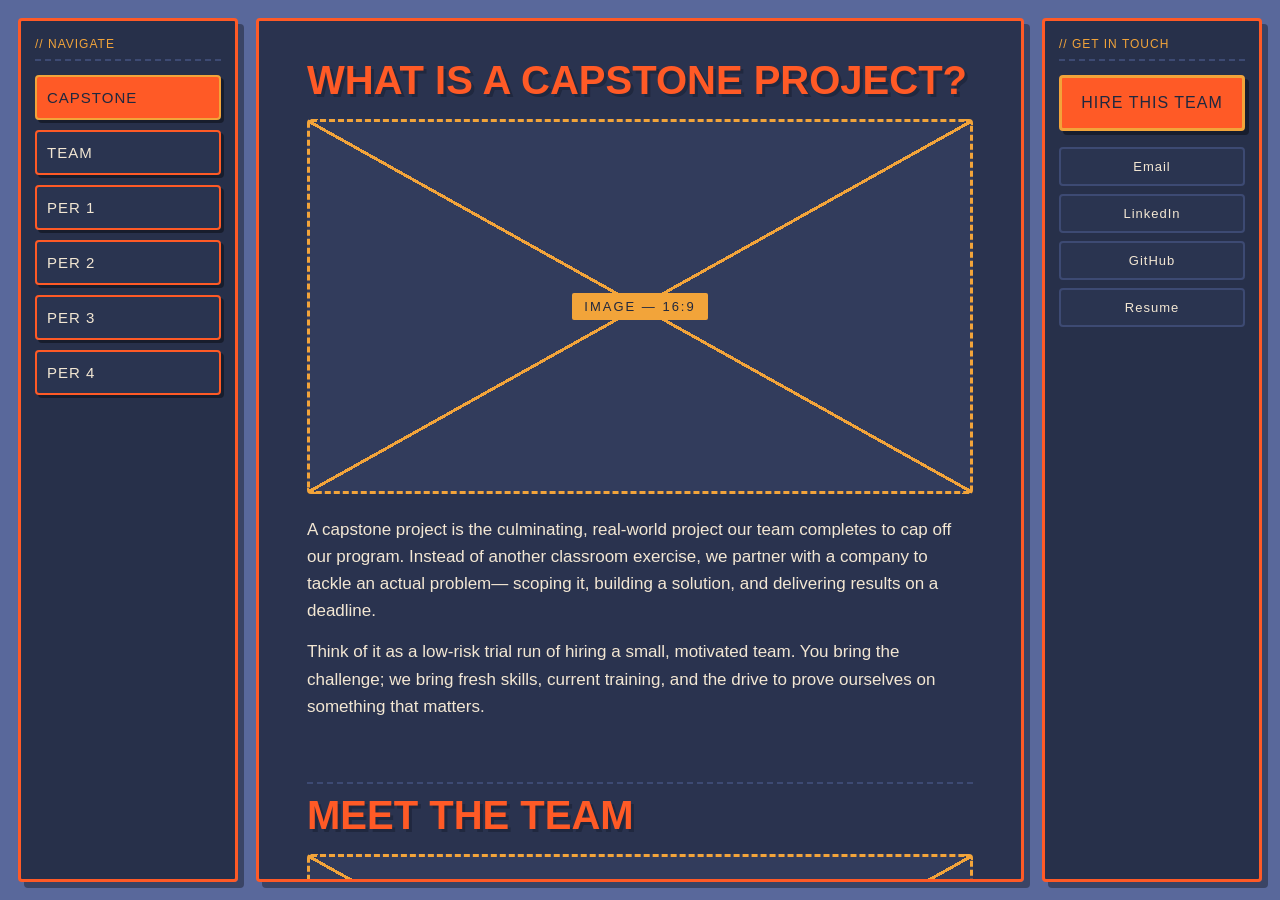
==== index.html @ 1792569b "Add files via upload" ====
<!DOCTYPE html>
<html lang="en">
<head>
  <meta charset="UTF-8" />
  <meta name="viewport" content="width=device-width, initial-scale=1.0" />
  <!-- ============================================================
       EDIT: PAGE TITLE (shows in the browser tab)
       ============================================================ -->
  <title>Capstone Team &mdash; Hire Us</title>
  <link rel="stylesheet" href="styles.css" />
</head>
<body>

  <!-- ============================================================
       SITE WRAPPER: 3 columns. Page itself does not scroll;
       only the CENTER column scrolls. Side rails stay fixed.
       ============================================================ -->
  <div class="site">

    <!-- ========================= LEFT RAIL ========================= -->
    <aside class="rail rail-left">
      <div class="rail-title">// NAVIGATE</div>
      <nav class="nav">
        <!-- Each button's data-target must match a section id below -->
        <button class="navbtn" data-target="capstone">CAPSTONE</button>
        <button class="navbtn" data-target="team">TEAM</button>
        <button class="navbtn" data-target="per1">PER 1</button>
        <button class="navbtn" data-target="per2">PER 2</button>
        <button class="navbtn" data-target="per3">PER 3</button>
        <button class="navbtn" data-target="per4">PER 4</button>
      </nav>
    </aside>

    <!-- ========================= CENTER (scrolls) ========================= -->
    <main class="center" id="center">

      <!-- ---------- SECTION: CAPSTONE ---------- -->
      <section class="section" id="capstone">
        <!-- EDIT: Capstone heading -->
        <h2 class="section-title">What Is a Capstone Project?</h2>

        <div class="ph ph-wide" role="img" aria-label="Image placeholder">
          <span class="ph-label">IMAGE &mdash; 16:9</span>
        </div>

        <div class="prose">
          <!-- EDIT: Capstone body text -->
          <p>A capstone project is the culminating, real-world project our team
          completes to cap off our program. Instead of another classroom
          exercise, we partner with a company to tackle an actual problem&mdash;
          scoping it, building a solution, and delivering results on a deadline.</p>

          <p>Think of it as a low-risk trial run of hiring a small, motivated
          team. You bring the challenge; we bring fresh skills, current training,
          and the drive to prove ourselves on something that matters.</p>
        </div>
      </section>

      <!-- ---------- SECTION: TEAM ---------- -->
      <section class="section" id="team">
        <!-- EDIT: Team heading -->
        <h2 class="section-title">Meet the Team</h2>

        <div class="ph ph-wide" role="img" aria-label="Image placeholder">
          <span class="ph-label">TEAM PHOTO</span>
        </div>

        <div class="prose">
          <!-- EDIT: Team body text -->
          <p>We're a group of four who work like a tight startup crew: clear
          roles, fast communication, and a bias toward shipping. Here's what you
          get when you bring us on&mdash;and why we're worth your time.</p>

          <p>Below you'll find each member, what they do best, and the kind of
          work they want to own on your project.</p>
        </div>
      </section>

      <!-- ---------- SECTION: PERSON 1 ---------- -->
      <section class="section" id="per1">
        <!-- EDIT: Person 1 name -->
        <h2 class="section-title">Person One &mdash; Role</h2>

        <div class="ph ph-portrait" role="img" aria-label="Portrait placeholder">
          <span class="ph-label">PHOTO</span>
        </div>

        <div class="prose">
          <!-- EDIT: Person 1 bio -->
          <p>Short bio goes here. Who they are, their strongest skills, and a
          highlight or two. Keep it punchy&mdash;two or three sentences that make
          a company want this person on their problem.</p>
        </div>
      </section>

      <!-- ---------- SECTION: PERSON 2 ---------- -->
      <section class="section" id="per2">
        <!-- EDIT: Person 2 name -->
        <h2 class="section-title">Person Two &mdash; Role</h2>

        <div class="ph ph-portrait" role="img" aria-label="Portrait placeholder">
          <span class="ph-label">PHOTO</span>
        </div>

        <div class="prose">
          <!-- EDIT: Person 2 bio -->
          <p>Short bio goes here. Who they are, their strongest skills, and a
          highlight or two.</p>
        </div>
      </section>

      <!-- ---------- SECTION: PERSON 3 ---------- -->
      <section class="section" id="per3">
        <!-- EDIT: Person 3 name -->
        <h2 class="section-title">Person Three &mdash; Role</h2>

        <div class="ph ph-portrait" role="img" aria-label="Portrait placeholder">
          <span class="ph-label">PHOTO</span>
        </div>

        <div class="prose">
          <!-- EDIT: Person 3 bio -->
          <p>Short bio goes here. Who they are, their strongest skills, and a
          highlight or two.</p>
        </div>
      </section>

      <!-- ---------- SECTION: PERSON 4 ---------- -->
      <section class="section" id="per4">
        <!-- EDIT: Person 4 name -->
        <h2 class="section-title">Person Four &mdash; Role</h2>

        <div class="ph ph-portrait" role="img" aria-label="Portrait placeholder">
          <span class="ph-label">PHOTO</span>
        </div>

        <div class="prose">
          <!-- EDIT: Person 4 bio -->
          <p>Short bio goes here. Who they are, their strongest skills, and a
          highlight or two.</p>
        </div>

        <!-- Spacer so the last section can scroll to the top of the view -->
        <div class="scroll-spacer" aria-hidden="true"></div>
      </section>

    </main>

    <!-- ========================= RIGHT RAIL ========================= -->
    <aside class="rail rail-right">
      <div class="rail-title">// GET IN TOUCH</div>

      <!-- EDIT: change the email address in href + the visible label -->
      <a class="cta" href="mailto:team@example.com?subject=Capstone%20Project%20Inquiry">
        HIRE THIS TEAM
      </a>

      <div class="rail-links">
        <!-- EDIT: replace the href="#" values with your real links -->
        <a class="linkbtn" href="mailto:team@example.com">Email</a>
        <a class="linkbtn" href="#" target="_blank" rel="noopener">LinkedIn</a>
        <a class="linkbtn" href="#" target="_blank" rel="noopener">GitHub</a>
        <a class="linkbtn" href="#" target="_blank" rel="noopener">Resume</a>
      </div>
    </aside>

  </div>

  <script src="script.js"></script>
</body>
</html>
---- styles.css ----
/* ============================================================
   CAPSTONE TEAM SITE  —  Web Revival / Bold Indie-Zine
   Palette pulled from the orange + navy reference image.
   ============================================================ */

/* ---------- THEME TOKENS (edit colors here) ---------- */
:root {
  --periwinkle:  #59689b;  /* background tone from the reference */
  --navy:        #20283f;  /* deep navy */
  --navy-panel:  #2a3450;  /* rail / section panels */
  --navy-line:   #3d4a73;  /* subtle borders */
  --orange:      #ff5a26;  /* primary accent */
  --orange-deep: #d93a16;  /* pressed / hover */
  --gold:        #f2a43a;  /* secondary accent */
  --cream:       #f3e7d3;  /* body text */
  --cream-dim:   #c9bfae;  /* muted text */

  --rail-w: 220px;         /* width of each side rail */
  --gap: 18px;
  --radius: 4px;
  --maxread: 680px;        /* readable width of center text */

  --font-head: "Arial Black", "Helvetica Neue", Impact, sans-serif;
  --font-body: "Helvetica Neue", Arial, sans-serif;
}

* { box-sizing: border-box; }

html, body {
  height: 100%;
  margin: 0;
}

body {
  font-family: var(--font-body);
  color: var(--cream);
  background-color: var(--periwinkle);

  /* ============================================================
     EDIT: BACKGROUND IMAGE
     Drop your image at  assets/background.jpg  and it appears here.
     Until then, the periwinkle color above shows as a fallback.
     The image is FIXED (does not scroll) and covers the viewport.
     ============================================================ */
  background-image: url("assets/background.jpg");
  background-size: cover;
  background-position: center;
  background-repeat: no-repeat;
  background-attachment: fixed;

  /* The page itself never scrolls — only the center column does. */
  overflow: hidden;
}

/* ---------- 3-COLUMN FRAME ---------- */
.site {
  display: grid;
  grid-template-columns: var(--rail-w) 1fr var(--rail-w);
  gap: var(--gap);
  height: 100vh;
  padding: var(--gap);
}

/* ---------- SIDE RAILS (fixed, do not scroll) ---------- */
.rail {
  background: rgba(32, 40, 63, 0.88);
  border: 3px solid var(--orange);
  border-radius: var(--radius);
  padding: 16px 14px;
  display: flex;
  flex-direction: column;
  gap: 12px;
  overflow: auto;             /* in case a rail gets taller than the screen */
  box-shadow: 6px 6px 0 rgba(0, 0, 0, 0.35);
}

.rail-title {
  font-family: var(--font-head);
  letter-spacing: 1px;
  font-size: 12px;
  color: var(--gold);
  text-transform: uppercase;
  border-bottom: 2px dashed var(--navy-line);
  padding-bottom: 8px;
  margin-bottom: 2px;
}

.rail-right { align-items: stretch; }

/* ---------- NAV BUTTONS (left rail) ---------- */
.nav {
  display: flex;
  flex-direction: column;
  gap: 10px;
}

.navbtn {
  font-family: var(--font-head);
  font-size: 15px;
  letter-spacing: 1px;
  color: var(--cream);
  background: var(--navy-panel);
  border: 2px solid var(--orange);
  border-radius: var(--radius);
  padding: 12px 10px;
  cursor: pointer;
  text-align: left;
  transition: transform 0.05s ease, background 0.12s ease, color 0.12s ease;
  box-shadow: 3px 3px 0 rgba(0, 0, 0, 0.4);
}

.navbtn:hover {
  background: var(--orange);
  color: var(--navy);
}

.navbtn:active {
  transform: translate(3px, 3px);
  box-shadow: 0 0 0 rgba(0, 0, 0, 0);
}

/* Highlight the section you're currently viewing */
.navbtn.is-active {
  background: var(--orange);
  color: var(--navy);
  border-color: var(--gold);
}

/* ---------- RIGHT RAIL: CTA + LINKS ---------- */
.cta {
  display: block;
  text-align: center;
  text-decoration: none;
  font-family: var(--font-head);
  font-size: 16px;
  letter-spacing: 1px;
  color: var(--navy);
  background: var(--orange);
  border: 3px solid var(--gold);
  border-radius: var(--radius);
  padding: 16px 12px;
  box-shadow: 4px 4px 0 rgba(0, 0, 0, 0.4);
  transition: transform 0.05s ease, background 0.12s ease;
}

.cta:hover { background: var(--gold); }
.cta:active { transform: translate(3px, 3px); box-shadow: 0 0 0; }

.rail-links {
  display: flex;
  flex-direction: column;
  gap: 8px;
  margin-top: 4px;
}

.linkbtn {
  display: block;
  text-decoration: none;
  text-align: center;
  font-family: var(--font-head);
  font-size: 13px;
  letter-spacing: 1px;
  color: var(--cream);
  background: var(--navy-panel);
  border: 2px solid var(--navy-line);
  border-radius: var(--radius);
  padding: 10px 8px;
  transition: background 0.12s ease, color 0.12s ease, border-color 0.12s ease;
}

.linkbtn:hover {
  background: var(--orange);
  color: var(--navy);
  border-color: var(--orange);
}

/* ---------- CENTER COLUMN (the only thing that scrolls) ---------- */
.center {
  background: rgba(32, 40, 63, 0.82);
  border: 3px solid var(--orange);
  border-radius: var(--radius);
  overflow-y: auto;
  overflow-x: hidden;
  scroll-behavior: smooth;
  padding: 28px clamp(16px, 4vw, 48px);
  box-shadow: 6px 6px 0 rgba(0, 0, 0, 0.35);
}

/* Custom scrollbar (web-revival chunky look) */
.center::-webkit-scrollbar { width: 14px; }
.center::-webkit-scrollbar-track { background: var(--navy); }
.center::-webkit-scrollbar-thumb {
  background: var(--orange);
  border: 3px solid var(--navy);
  border-radius: 0;
}

/* ---------- SECTIONS ---------- */
.section {
  /* scroll-margin keeps the heading clear of the top edge when jumped to */
  scroll-margin-top: 10px;
  padding: 10px 0 48px;
  border-bottom: 2px dashed var(--navy-line);
}
.section:last-child { border-bottom: none; }

.section-title {
  font-family: var(--font-head);
  font-size: clamp(26px, 4vw, 40px);
  line-height: 1.05;
  color: var(--orange);
  text-transform: uppercase;
  margin: 0 0 18px;
  text-shadow: 3px 3px 0 var(--navy);
}

.prose {
  max-width: var(--maxread);
  font-size: 17px;
  line-height: 1.6;
  color: var(--cream);
}
.prose p { margin: 0 0 14px; }

/* ---------- IMAGE PLACEHOLDERS ---------- */
/* Draws a dashed box with a diagonal X and a label, like the sketch. */
.ph {
  position: relative;
  width: 100%;
  margin: 0 0 22px;
  border: 3px dashed var(--gold);
  border-radius: var(--radius);
  background-color: rgba(89, 104, 155, 0.18);
  background-image:
    linear-gradient(to top right, transparent calc(50% - 1.5px), var(--gold) calc(50% - 1.5px), var(--gold) calc(50% + 1.5px), transparent calc(50% + 1.5px)),
    linear-gradient(to top left,  transparent calc(50% - 1.5px), var(--gold) calc(50% - 1.5px), var(--gold) calc(50% + 1.5px), transparent calc(50% + 1.5px));
  display: flex;
  align-items: center;
  justify-content: center;
}

.ph-wide     { aspect-ratio: 16 / 9; }
.ph-portrait { aspect-ratio: 3 / 4; max-width: 320px; }

.ph-label {
  position: relative;
  font-family: var(--font-head);
  font-size: 13px;
  letter-spacing: 2px;
  color: var(--navy);
  background: var(--gold);
  padding: 6px 12px;
  border-radius: 2px;
}

/* Spacer at the very end so the last section can reach the top on jump */
.scroll-spacer { height: 70vh; }

/* ============================================================
   RESPONSIVE: on narrow screens, stack everything and let the
   whole page scroll. Rails become horizontal bars at the edges.
   ============================================================ */
@media (max-width: 860px) {
  body { overflow: auto; }

  .site {
    display: block;
    height: auto;
    padding: 12px;
  }

  .rail,
  .center {
    width: 100%;
    margin-bottom: 12px;
    box-shadow: 4px 4px 0 rgba(0, 0, 0, 0.35);
  }

  .center {
    overflow: visible;
    height: auto;
  }

  .nav {
    flex-direction: row;
    flex-wrap: wrap;
  }

  .navbtn { flex: 1 1 30%; text-align: center; }

  .scroll-spacer { display: none; }

  /* Order: left nav on top, content, contact at bottom */
  .rail-left   { order: 1; }
  .center      { order: 2; }
  .rail-right  { order: 3; }
}
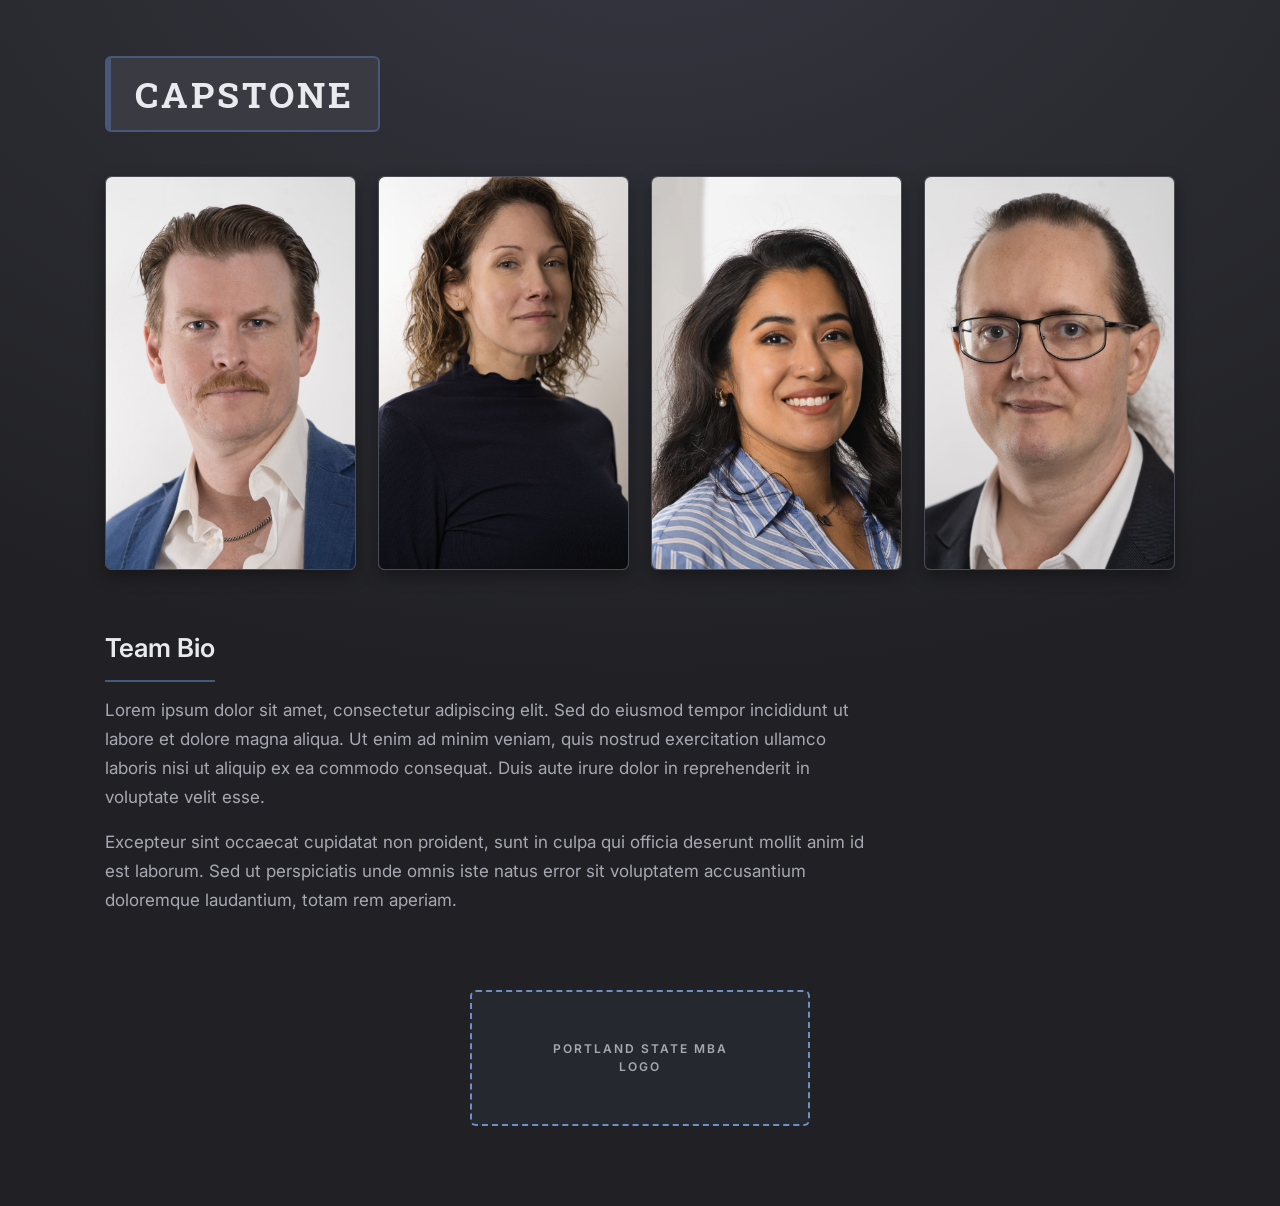
==== commit 62a50b36: "Initial commit: Capstone team pitch site Single-page site: CAPSTONE wordmark, 4-photo team row with " ====
--- a/index.html
+++ b/index.html
@@ -3,169 +3,107 @@
 <head>
   <meta charset="UTF-8" />
   <meta name="viewport" content="width=device-width, initial-scale=1.0" />
-  <!-- ============================================================
-       EDIT: PAGE TITLE (shows in the browser tab)
-       ============================================================ -->
-  <title>Capstone Team &mdash; Hire Us</title>
+  <!-- EDIT: browser tab title -->
+  <title>Capstone</title>
+
+  <link rel="preconnect" href="https://fonts.googleapis.com" />
+  <link rel="preconnect" href="https://fonts.gstatic.com" crossorigin />
+  <!-- Roboto Slab = slab serif wordmark; Inter = sans-serif body -->
+  <link href="https://fonts.googleapis.com/css2?family=Roboto+Slab:wght@600;700&family=Inter:wght@400;500;600&display=swap" rel="stylesheet" />
+
   <link rel="stylesheet" href="styles.css" />
 </head>
 <body>
 
-  <!-- ============================================================
-       SITE WRAPPER: 3 columns. Page itself does not scroll;
-       only the CENTER column scrolls. Side rails stay fixed.
-       ============================================================ -->
-  <div class="site">
+  <main class="page">
 
-    <!-- ========================= LEFT RAIL ========================= -->
-    <aside class="rail rail-left">
-      <div class="rail-title">// NAVIGATE</div>
-      <nav class="nav">
-        <!-- Each button's data-target must match a section id below -->
-        <button class="navbtn" data-target="capstone">CAPSTONE</button>
-        <button class="navbtn" data-target="team">TEAM</button>
-        <button class="navbtn" data-target="per1">PER 1</button>
-        <button class="navbtn" data-target="per2">PER 2</button>
-        <button class="navbtn" data-target="per3">PER 3</button>
-        <button class="navbtn" data-target="per4">PER 4</button>
-      </nav>
-    </aside>
+    <!-- ============================================================
+         CAPSTONE WORDMARK (top-left, slab serif)
+         EDIT: change the word below to whatever you like.
+         ============================================================ -->
+    <h1 class="wordmark">CAPSTONE</h1>
 
-    <!-- ========================= CENTER (scrolls) ========================= -->
-    <main class="center" id="center">
+    <!-- ============================================================
+         HEADSHOT ROW — 4 photos, evenly aligned.
+         Hover: the photo lifts + blue glow, the others go greyscale,
+         and the bio area below swaps to that person (see #bio-source).
+         Order: Lee, Brandi, Cathy, Jon.
+         - data-bio="..." links each photo to its bio block below.
+         - To swap a photo: replace the file in assets/ (same name) or
+           change the src. Keep alt="" and data-bio in sync with the person.
+         Files: p1=Brandi  p2=Cathy  p3=Jon  p4=Lee
+         ============================================================ -->
+    <div class="team" aria-label="Team headshots">
+      <figure class="shot" data-bio="lee"><img src="assets/p4.jpg" alt="Lee" /></figure>
+      <figure class="shot" data-bio="brandi"><img src="assets/p1.jpg" alt="Brandi" /></figure>
+      <figure class="shot" data-bio="cathy"><img src="assets/p2.jpg" alt="Cathy" /></figure>
+      <figure class="shot" data-bio="jon"><img src="assets/p3.jpg" alt="Jon" /></figure>
+    </div>
 
-      <!-- ---------- SECTION: CAPSTONE ---------- -->
-      <section class="section" id="capstone">
-        <!-- EDIT: Capstone heading -->
-        <h2 class="section-title">What Is a Capstone Project?</h2>
+    <!-- ============================================================
+         BIO AREA. Shows the DEFAULT "Team Bio" below until you hover
+         a photo, then swaps to that person (from #bio-source).
+         EDIT the default team bio here (the <h2> + <p> paragraphs).
+         ============================================================ -->
+    <section class="bio" id="bio">
+      <h2 class="bio-title">Team Bio</h2>
+      <p>Lorem ipsum dolor sit amet, consectetur adipiscing elit. Sed do eiusmod
+      tempor incididunt ut labore et dolore magna aliqua. Ut enim ad minim veniam,
+      quis nostrud exercitation ullamco laboris nisi ut aliquip ex ea commodo
+      consequat. Duis aute irure dolor in reprehenderit in voluptate velit esse.</p>
 
-        <div class="ph ph-wide" role="img" aria-label="Image placeholder">
-          <span class="ph-label">IMAGE &mdash; 16:9</span>
-        </div>
+      <p>Excepteur sint occaecat cupidatat non proident, sunt in culpa qui officia
+      deserunt mollit anim id est laborum. Sed ut perspiciatis unde omnis iste natus
+      error sit voluptatem accusantium doloremque laudantium, totam rem aperiam.</p>
+    </section>
 
-        <div class="prose">
-          <!-- EDIT: Capstone body text -->
-          <p>A capstone project is the culminating, real-world project our team
-          completes to cap off our program. Instead of another classroom
-          exercise, we partner with a company to tackle an actual problem&mdash;
-          scoping it, building a solution, and delivering results on a deadline.</p>
+    <!-- ============================================================
+         PER-PERSON BIOS — each appears in the bio area above while
+         its photo is hovered. EDIT each person's <h2> and <p> here.
+         (These stay hidden; the hover script copies them up above.)
+         Add more <p> paragraphs inside a block if you want.
+         ============================================================ -->
+    <div id="bio-source" hidden>
+      <template data-bio="lee">
+        <h2 class="bio-title">Lee &mdash; Role</h2>
+        <p>Lee's bio goes here. Replace this placeholder with a couple of
+        sentences on Lee's strengths and what they'd own on your project.</p>
+      </template>
 
-          <p>Think of it as a low-risk trial run of hiring a small, motivated
-          team. You bring the challenge; we bring fresh skills, current training,
-          and the drive to prove ourselves on something that matters.</p>
-        </div>
-      </section>
+      <template data-bio="brandi">
+        <h2 class="bio-title">Brandi &mdash; Role</h2>
+        <p>Brandi's bio goes here. Replace this placeholder with a couple of
+        sentences on Brandi's strengths and what they'd own on your project.</p>
+      </template>
 
-      <!-- ---------- SECTION: TEAM ---------- -->
-      <section class="section" id="team">
-        <!-- EDIT: Team heading -->
-        <h2 class="section-title">Meet the Team</h2>
+      <template data-bio="cathy">
+        <h2 class="bio-title">Cathy &mdash; Role</h2>
+        <p>Cathy's bio goes here. Replace this placeholder with a couple of
+        sentences on Cathy's strengths and what they'd own on your project.</p>
+      </template>
 
-        <div class="ph ph-wide" role="img" aria-label="Image placeholder">
-          <span class="ph-label">TEAM PHOTO</span>
-        </div>
+      <template data-bio="jon">
+        <h2 class="bio-title">Jon &mdash; Role</h2>
+        <p>Jon's bio goes here. Replace this placeholder with a couple of
+        sentences on Jon's strengths and what they'd own on your project.</p>
+      </template>
+    </div>
 
-        <div class="prose">
-          <!-- EDIT: Team body text -->
-          <p>We're a group of four who work like a tight startup crew: clear
-          roles, fast communication, and a bias toward shipping. Here's what you
-          get when you bring us on&mdash;and why we're worth your time.</p>
+    <!-- ============================================================
+         PORTLAND STATE MBA LOGO (bottom center).
+         EDIT: when you have the logo, replace the <div class="logo-ph">
+         below with:
+           <img class="logo" src="assets/psu-mba.png" alt="Portland State MBA" />
+         ============================================================ -->
+    <footer class="footer">
+      <div class="logo-ph" role="img" aria-label="Portland State MBA logo placeholder">
+        <span class="logo-ph-label">PORTLAND STATE MBA<br />LOGO</span>
+      </div>
+    </footer>
 
-          <p>Below you'll find each member, what they do best, and the kind of
-          work they want to own on your project.</p>
-        </div>
-      </section>
-
-      <!-- ---------- SECTION: PERSON 1 ---------- -->
-      <section class="section" id="per1">
-        <!-- EDIT: Person 1 name -->
-        <h2 class="section-title">Person One &mdash; Role</h2>
-
-        <div class="ph ph-portrait" role="img" aria-label="Portrait placeholder">
-          <span class="ph-label">PHOTO</span>
-        </div>
-
-        <div class="prose">
-          <!-- EDIT: Person 1 bio -->
-          <p>Short bio goes here. Who they are, their strongest skills, and a
-          highlight or two. Keep it punchy&mdash;two or three sentences that make
-          a company want this person on their problem.</p>
-        </div>
-      </section>
-
-      <!-- ---------- SECTION: PERSON 2 ---------- -->
-      <section class="section" id="per2">
-        <!-- EDIT: Person 2 name -->
-        <h2 class="section-title">Person Two &mdash; Role</h2>
-
-        <div class="ph ph-portrait" role="img" aria-label="Portrait placeholder">
-          <span class="ph-label">PHOTO</span>
-        </div>
-
-        <div class="prose">
-          <!-- EDIT: Person 2 bio -->
-          <p>Short bio goes here. Who they are, their strongest skills, and a
-          highlight or two.</p>
-        </div>
-      </section>
-
-      <!-- ---------- SECTION: PERSON 3 ---------- -->
-      <section class="section" id="per3">
-        <!-- EDIT: Person 3 name -->
-        <h2 class="section-title">Person Three &mdash; Role</h2>
-
-        <div class="ph ph-portrait" role="img" aria-label="Portrait placeholder">
-          <span class="ph-label">PHOTO</span>
-        </div>
-
-        <div class="prose">
-          <!-- EDIT: Person 3 bio -->
-          <p>Short bio goes here. Who they are, their strongest skills, and a
-          highlight or two.</p>
-        </div>
-      </section>
-
-      <!-- ---------- SECTION: PERSON 4 ---------- -->
-      <section class="section" id="per4">
-        <!-- EDIT: Person 4 name -->
-        <h2 class="section-title">Person Four &mdash; Role</h2>
-
-        <div class="ph ph-portrait" role="img" aria-label="Portrait placeholder">
-          <span class="ph-label">PHOTO</span>
-        </div>
-
-        <div class="prose">
-          <!-- EDIT: Person 4 bio -->
-          <p>Short bio goes here. Who they are, their strongest skills, and a
-          highlight or two.</p>
-        </div>
-
-        <!-- Spacer so the last section can scroll to the top of the view -->
-        <div class="scroll-spacer" aria-hidden="true"></div>
-      </section>
-
-    </main>
-
-    <!-- ========================= RIGHT RAIL ========================= -->
-    <aside class="rail rail-right">
-      <div class="rail-title">// GET IN TOUCH</div>
-
-      <!-- EDIT: change the email address in href + the visible label -->
-      <a class="cta" href="mailto:team@example.com?subject=Capstone%20Project%20Inquiry">
-        HIRE THIS TEAM
-      </a>
-
-      <div class="rail-links">
-        <!-- EDIT: replace the href="#" values with your real links -->
-        <a class="linkbtn" href="mailto:team@example.com">Email</a>
-        <a class="linkbtn" href="#" target="_blank" rel="noopener">LinkedIn</a>
-        <a class="linkbtn" href="#" target="_blank" rel="noopener">GitHub</a>
-        <a class="linkbtn" href="#" target="_blank" rel="noopener">Resume</a>
-      </div>
-    </aside>
-
-  </div>
+  </main>
 
   <script src="script.js"></script>
+
 </body>
 </html>
--- a/styles.css
+++ b/styles.css
@@ -1,297 +1,220 @@
 /* ============================================================
-   CAPSTONE TEAM SITE  —  Web Revival / Bold Indie-Zine
-   Palette pulled from the orange + navy reference image.
+   CAPSTONE SITE
+   Palette sampled from the team photos:
+     Lee's blazer blue ....... #47587b
+     Jon's blazer charcoal ... #2c2d33
    ============================================================ */
 
-/* ---------- THEME TOKENS (edit colors here) ---------- */
+/* ---------- THEME TOKENS (tweak colors here) ---------- */
 :root {
-  --periwinkle:  #59689b;  /* background tone from the reference */
-  --navy:        #20283f;  /* deep navy */
-  --navy-panel:  #2a3450;  /* rail / section panels */
-  --navy-line:   #3d4a73;  /* subtle borders */
-  --orange:      #ff5a26;  /* primary accent */
-  --orange-deep: #d93a16;  /* pressed / hover */
-  --gold:        #f2a43a;  /* secondary accent */
-  --cream:       #f3e7d3;  /* body text */
-  --cream-dim:   #c9bfae;  /* muted text */
-
-  --rail-w: 220px;         /* width of each side rail */
-  --gap: 18px;
-  --radius: 4px;
-  --maxread: 680px;        /* readable width of center text */
-
-  --font-head: "Arial Black", "Helvetica Neue", Impact, sans-serif;
-  --font-body: "Helvetica Neue", Arial, sans-serif;
+  --charcoal:       #2c2d33;  /* Jon's blazer — primary background */
+  --charcoal-deep:  #212125;  /* deeper shade for vignette/depth */
+  --charcoal-panel: #3a3b42;  /* cards / raised surfaces */
+  --charcoal-line:  #4a4b53;  /* borders */
+
+  --blue:           #47587b;  /* Lee's blazer — primary accent */
+  --blue-bright:    #6f90c6;  /* lifted blue for the hover glow */
+  --glow-rgb:       111, 144, 198;  /* --blue-bright as rgb, for glow alpha */
+
+  --ink:            #e9eaee;  /* main text */
+  --ink-dim:        #a7a9b2;  /* muted text */
+
+  --maxw: 1150px;
+  --radius: 6px;
+
+  --font-slab: "Roboto Slab", "Rockwell", Georgia, serif;
+  --font-sans: "Inter", "Helvetica Neue", Arial, sans-serif;
 }
 
 * { box-sizing: border-box; }
 
-html, body {
+html, body { margin: 0; min-height: 100%; }
+
+body {
+  font-family: var(--font-sans);
+  color: var(--ink);
+
+  /* Charcoal base with a soft vignette for depth.
+     ------------------------------------------------------------
+     EDIT: to use a static background image later, drop it at
+     assets/background.jpg and uncomment the two lines marked BG.
+     ------------------------------------------------------------ */
+  background-color: var(--charcoal);
+  background-image: radial-gradient(1200px 800px at 50% -10%,
+                      #353641 0%, var(--charcoal) 45%, var(--charcoal-deep) 100%);
+  /* BG: background-image: url("assets/background.jpg"); */
+  /* BG: background-size: cover; background-position: center; background-attachment: fixed; */
+  background-repeat: no-repeat;
+  min-height: 100vh;
+}
+
+/* ---------- PAGE CONTAINER ---------- */
+.page {
+  max-width: var(--maxw);
+  margin: 0 auto;
+  padding: clamp(24px, 5vw, 56px) clamp(16px, 4vw, 40px) 80px;
+}
+
+/* ---------- CAPSTONE WORDMARK ---------- */
+.wordmark {
+  display: inline-block;
+  margin: 0 0 clamp(28px, 4vw, 44px);
+  font-family: var(--font-slab);
+  font-weight: 700;
+  font-size: clamp(22px, 3.2vw, 36px);
+  letter-spacing: 3px;
+  color: var(--ink);
+  background: var(--charcoal-panel);
+  border: 2px solid var(--blue);
+  border-left: 6px solid var(--blue);
+  border-radius: var(--radius);
+  padding: 12px 24px;
+}
+
+/* ---------- HEADSHOT ROW ---------- */
+.team {
+  display: grid;
+  grid-template-columns: repeat(4, 1fr);
+  gap: clamp(12px, 2vw, 22px);
+  margin: 0 0 clamp(36px, 5vw, 56px);
+}
+
+.shot {
+  position: relative;
+  margin: 0;
+  aspect-ratio: 800 / 1256;   /* matches the photos exactly — no crop */
+  border-radius: var(--radius);
+  background: var(--charcoal-panel);
+  border: 1px solid var(--charcoal-line);
+  /* base resting shadow */
+  box-shadow: 0 6px 16px rgba(0, 0, 0, 0.35);
+  /* the lift + glow bloom in slowly and ease outward */
+  transition:
+    transform 0.35s cubic-bezier(0.2, 0.7, 0.2, 1),
+    box-shadow 0.7s cubic-bezier(0.2, 0.7, 0.2, 1),
+    border-color 0.4s ease;
+}
+
+.shot {
+  cursor: pointer;            /* hints that photos are interactive */
+}
+
+.shot img {
+  display: block;
+  width: 100%;
   height: 100%;
-  margin: 0;
-}
-
-body {
-  font-family: var(--font-body);
-  color: var(--cream);
-  background-color: var(--periwinkle);
-
-  /* ============================================================
-     EDIT: BACKGROUND IMAGE
-     Drop your image at  assets/background.jpg  and it appears here.
-     Until then, the periwinkle color above shows as a fallback.
-     The image is FIXED (does not scroll) and covers the viewport.
-     ============================================================ */
-  background-image: url("assets/background.jpg");
-  background-size: cover;
-  background-position: center;
-  background-repeat: no-repeat;
-  background-attachment: fixed;
-
-  /* The page itself never scrolls — only the center column does. */
-  overflow: hidden;
-}
-
-/* ---------- 3-COLUMN FRAME ---------- */
-.site {
-  display: grid;
-  grid-template-columns: var(--rail-w) 1fr var(--rail-w);
-  gap: var(--gap);
-  height: 100vh;
-  padding: var(--gap);
-}
-
-/* ---------- SIDE RAILS (fixed, do not scroll) ---------- */
-.rail {
-  background: rgba(32, 40, 63, 0.88);
-  border: 3px solid var(--orange);
-  border-radius: var(--radius);
-  padding: 16px 14px;
+  object-fit: cover;          /* evens out the different crops */
+  border-radius: inherit;
+  transition: filter 0.45s ease;
+}
+
+/* When the row is hovered, every photo desaturates... */
+.team:hover .shot img {
+  filter: grayscale(1) brightness(0.8);
+}
+
+/* ...except the one actually under the cursor, which stays in color */
+.team .shot:hover img {
+  filter: none;
+}
+
+/* Hovered photo: lift, blue outline, drop shadow + steady blue glow */
+.shot:hover {
+  transform: translateY(-12px) scale(1.02);
+  z-index: 3;
+  border-color: var(--blue-bright);
+  box-shadow:
+    0 22px 46px rgba(0, 0, 0, 0.6),
+    0 0 34px rgba(var(--glow-rgb), 0.45);
+}
+
+/* Slow glow that radiates outward and dissipates, looping while hovered */
+.shot::after {
+  content: "";
+  position: absolute;
+  inset: 0;
+  border-radius: inherit;
+  pointer-events: none;
+  opacity: 0;
+}
+
+.shot:hover::after {
+  opacity: 1;
+  animation: glow-dissipate 2.6s ease-out infinite;
+}
+
+@keyframes glow-dissipate {
+  0%   { box-shadow: 0 0 10px 2px rgba(var(--glow-rgb), 0.55); }
+  100% { box-shadow: 0 0 48px 18px rgba(var(--glow-rgb), 0);   }
+}
+
+/* Respect users who prefer less motion: keep the glow, drop the loop */
+@media (prefers-reduced-motion: reduce) {
+  .shot:hover::after { animation: none;
+    box-shadow: 0 0 40px 10px rgba(var(--glow-rgb), 0.3); }
+  .shot { transition: box-shadow 0.4s ease, transform 0.2s ease; }
+}
+
+/* ---------- TEAM BIO ---------- */
+.bio {
+  max-width: 760px;
+  font-size: 17px;
+  line-height: 1.7;
+  color: var(--ink-dim);
+  min-height: 200px;               /* steadies height as bios swap */
+  transition: opacity 0.14s ease;  /* quick crossfade on hover-swap */
+}
+
+.bio.is-fading { opacity: 0; }
+
+.bio-title {
+  font-family: var(--font-sans);
+  font-weight: 600;
+  font-size: clamp(20px, 2.4vw, 26px);
+  color: var(--ink);
+  margin: 0 0 14px;
+  padding-bottom: 10px;
+  border-bottom: 2px solid var(--blue);
+  display: inline-block;
+}
+
+.bio p { margin: 0 0 16px; }
+
+/* ---------- PORTLAND STATE MBA LOGO (bottom center) ---------- */
+.footer {
+  margin-top: clamp(44px, 6vw, 76px);
   display: flex;
-  flex-direction: column;
-  gap: 12px;
-  overflow: auto;             /* in case a rail gets taller than the screen */
-  box-shadow: 6px 6px 0 rgba(0, 0, 0, 0.35);
-}
-
-.rail-title {
-  font-family: var(--font-head);
-  letter-spacing: 1px;
-  font-size: 12px;
-  color: var(--gold);
-  text-transform: uppercase;
-  border-bottom: 2px dashed var(--navy-line);
-  padding-bottom: 8px;
-  margin-bottom: 2px;
-}
-
-.rail-right { align-items: stretch; }
-
-/* ---------- NAV BUTTONS (left rail) ---------- */
-.nav {
-  display: flex;
-  flex-direction: column;
-  gap: 10px;
-}
-
-.navbtn {
-  font-family: var(--font-head);
-  font-size: 15px;
-  letter-spacing: 1px;
-  color: var(--cream);
-  background: var(--navy-panel);
-  border: 2px solid var(--orange);
-  border-radius: var(--radius);
-  padding: 12px 10px;
-  cursor: pointer;
-  text-align: left;
-  transition: transform 0.05s ease, background 0.12s ease, color 0.12s ease;
-  box-shadow: 3px 3px 0 rgba(0, 0, 0, 0.4);
-}
-
-.navbtn:hover {
-  background: var(--orange);
-  color: var(--navy);
-}
-
-.navbtn:active {
-  transform: translate(3px, 3px);
-  box-shadow: 0 0 0 rgba(0, 0, 0, 0);
-}
-
-/* Highlight the section you're currently viewing */
-.navbtn.is-active {
-  background: var(--orange);
-  color: var(--navy);
-  border-color: var(--gold);
-}
-
-/* ---------- RIGHT RAIL: CTA + LINKS ---------- */
-.cta {
-  display: block;
-  text-align: center;
-  text-decoration: none;
-  font-family: var(--font-head);
-  font-size: 16px;
-  letter-spacing: 1px;
-  color: var(--navy);
-  background: var(--orange);
-  border: 3px solid var(--gold);
-  border-radius: var(--radius);
-  padding: 16px 12px;
-  box-shadow: 4px 4px 0 rgba(0, 0, 0, 0.4);
-  transition: transform 0.05s ease, background 0.12s ease;
-}
-
-.cta:hover { background: var(--gold); }
-.cta:active { transform: translate(3px, 3px); box-shadow: 0 0 0; }
-
-.rail-links {
-  display: flex;
-  flex-direction: column;
-  gap: 8px;
-  margin-top: 4px;
-}
-
-.linkbtn {
-  display: block;
-  text-decoration: none;
-  text-align: center;
-  font-family: var(--font-head);
-  font-size: 13px;
-  letter-spacing: 1px;
-  color: var(--cream);
-  background: var(--navy-panel);
-  border: 2px solid var(--navy-line);
-  border-radius: var(--radius);
-  padding: 10px 8px;
-  transition: background 0.12s ease, color 0.12s ease, border-color 0.12s ease;
-}
-
-.linkbtn:hover {
-  background: var(--orange);
-  color: var(--navy);
-  border-color: var(--orange);
-}
-
-/* ---------- CENTER COLUMN (the only thing that scrolls) ---------- */
-.center {
-  background: rgba(32, 40, 63, 0.82);
-  border: 3px solid var(--orange);
-  border-radius: var(--radius);
-  overflow-y: auto;
-  overflow-x: hidden;
-  scroll-behavior: smooth;
-  padding: 28px clamp(16px, 4vw, 48px);
-  box-shadow: 6px 6px 0 rgba(0, 0, 0, 0.35);
-}
-
-/* Custom scrollbar (web-revival chunky look) */
-.center::-webkit-scrollbar { width: 14px; }
-.center::-webkit-scrollbar-track { background: var(--navy); }
-.center::-webkit-scrollbar-thumb {
-  background: var(--orange);
-  border: 3px solid var(--navy);
-  border-radius: 0;
-}
-
-/* ---------- SECTIONS ---------- */
-.section {
-  /* scroll-margin keeps the heading clear of the top edge when jumped to */
-  scroll-margin-top: 10px;
-  padding: 10px 0 48px;
-  border-bottom: 2px dashed var(--navy-line);
-}
-.section:last-child { border-bottom: none; }
-
-.section-title {
-  font-family: var(--font-head);
-  font-size: clamp(26px, 4vw, 40px);
-  line-height: 1.05;
-  color: var(--orange);
-  text-transform: uppercase;
-  margin: 0 0 18px;
-  text-shadow: 3px 3px 0 var(--navy);
-}
-
-.prose {
-  max-width: var(--maxread);
-  font-size: 17px;
-  line-height: 1.6;
-  color: var(--cream);
-}
-.prose p { margin: 0 0 14px; }
-
-/* ---------- IMAGE PLACEHOLDERS ---------- */
-/* Draws a dashed box with a diagonal X and a label, like the sketch. */
-.ph {
-  position: relative;
-  width: 100%;
-  margin: 0 0 22px;
-  border: 3px dashed var(--gold);
-  border-radius: var(--radius);
-  background-color: rgba(89, 104, 155, 0.18);
-  background-image:
-    linear-gradient(to top right, transparent calc(50% - 1.5px), var(--gold) calc(50% - 1.5px), var(--gold) calc(50% + 1.5px), transparent calc(50% + 1.5px)),
-    linear-gradient(to top left,  transparent calc(50% - 1.5px), var(--gold) calc(50% - 1.5px), var(--gold) calc(50% + 1.5px), transparent calc(50% + 1.5px));
+  justify-content: center;
+}
+
+.logo-ph {
+  width: min(340px, 75%);
+  aspect-ratio: 5 / 2;
   display: flex;
   align-items: center;
   justify-content: center;
-}
-
-.ph-wide     { aspect-ratio: 16 / 9; }
-.ph-portrait { aspect-ratio: 3 / 4; max-width: 320px; }
-
-.ph-label {
-  position: relative;
-  font-family: var(--font-head);
-  font-size: 13px;
+  border: 2px dashed var(--blue-bright);
+  border-radius: var(--radius);
+  background: rgba(var(--glow-rgb), 0.06);
+}
+
+.logo-ph-label {
+  font-weight: 600;
+  font-size: 12px;
   letter-spacing: 2px;
-  color: var(--navy);
-  background: var(--gold);
-  padding: 6px 12px;
-  border-radius: 2px;
-}
-
-/* Spacer at the very end so the last section can reach the top on jump */
-.scroll-spacer { height: 70vh; }
-
-/* ============================================================
-   RESPONSIVE: on narrow screens, stack everything and let the
-   whole page scroll. Rails become horizontal bars at the edges.
-   ============================================================ */
-@media (max-width: 860px) {
-  body { overflow: auto; }
-
-  .site {
-    display: block;
-    height: auto;
-    padding: 12px;
-  }
-
-  .rail,
-  .center {
-    width: 100%;
-    margin-bottom: 12px;
-    box-shadow: 4px 4px 0 rgba(0, 0, 0, 0.35);
-  }
-
-  .center {
-    overflow: visible;
-    height: auto;
-  }
-
-  .nav {
-    flex-direction: row;
-    flex-wrap: wrap;
-  }
-
-  .navbtn { flex: 1 1 30%; text-align: center; }
-
-  .scroll-spacer { display: none; }
-
-  /* Order: left nav on top, content, contact at bottom */
-  .rail-left   { order: 1; }
-  .center      { order: 2; }
-  .rail-right  { order: 3; }
-}
+  line-height: 1.5;
+  text-align: center;
+  color: var(--ink-dim);
+}
+
+/* When you drop in the real logo, it uses this instead of .logo-ph */
+.logo {
+  width: min(340px, 75%);
+  height: auto;
+  display: block;
+}
+
+/* ---------- RESPONSIVE ---------- */
+@media (max-width: 720px) {
+  .team { grid-template-columns: repeat(2, 1fr); }
+}
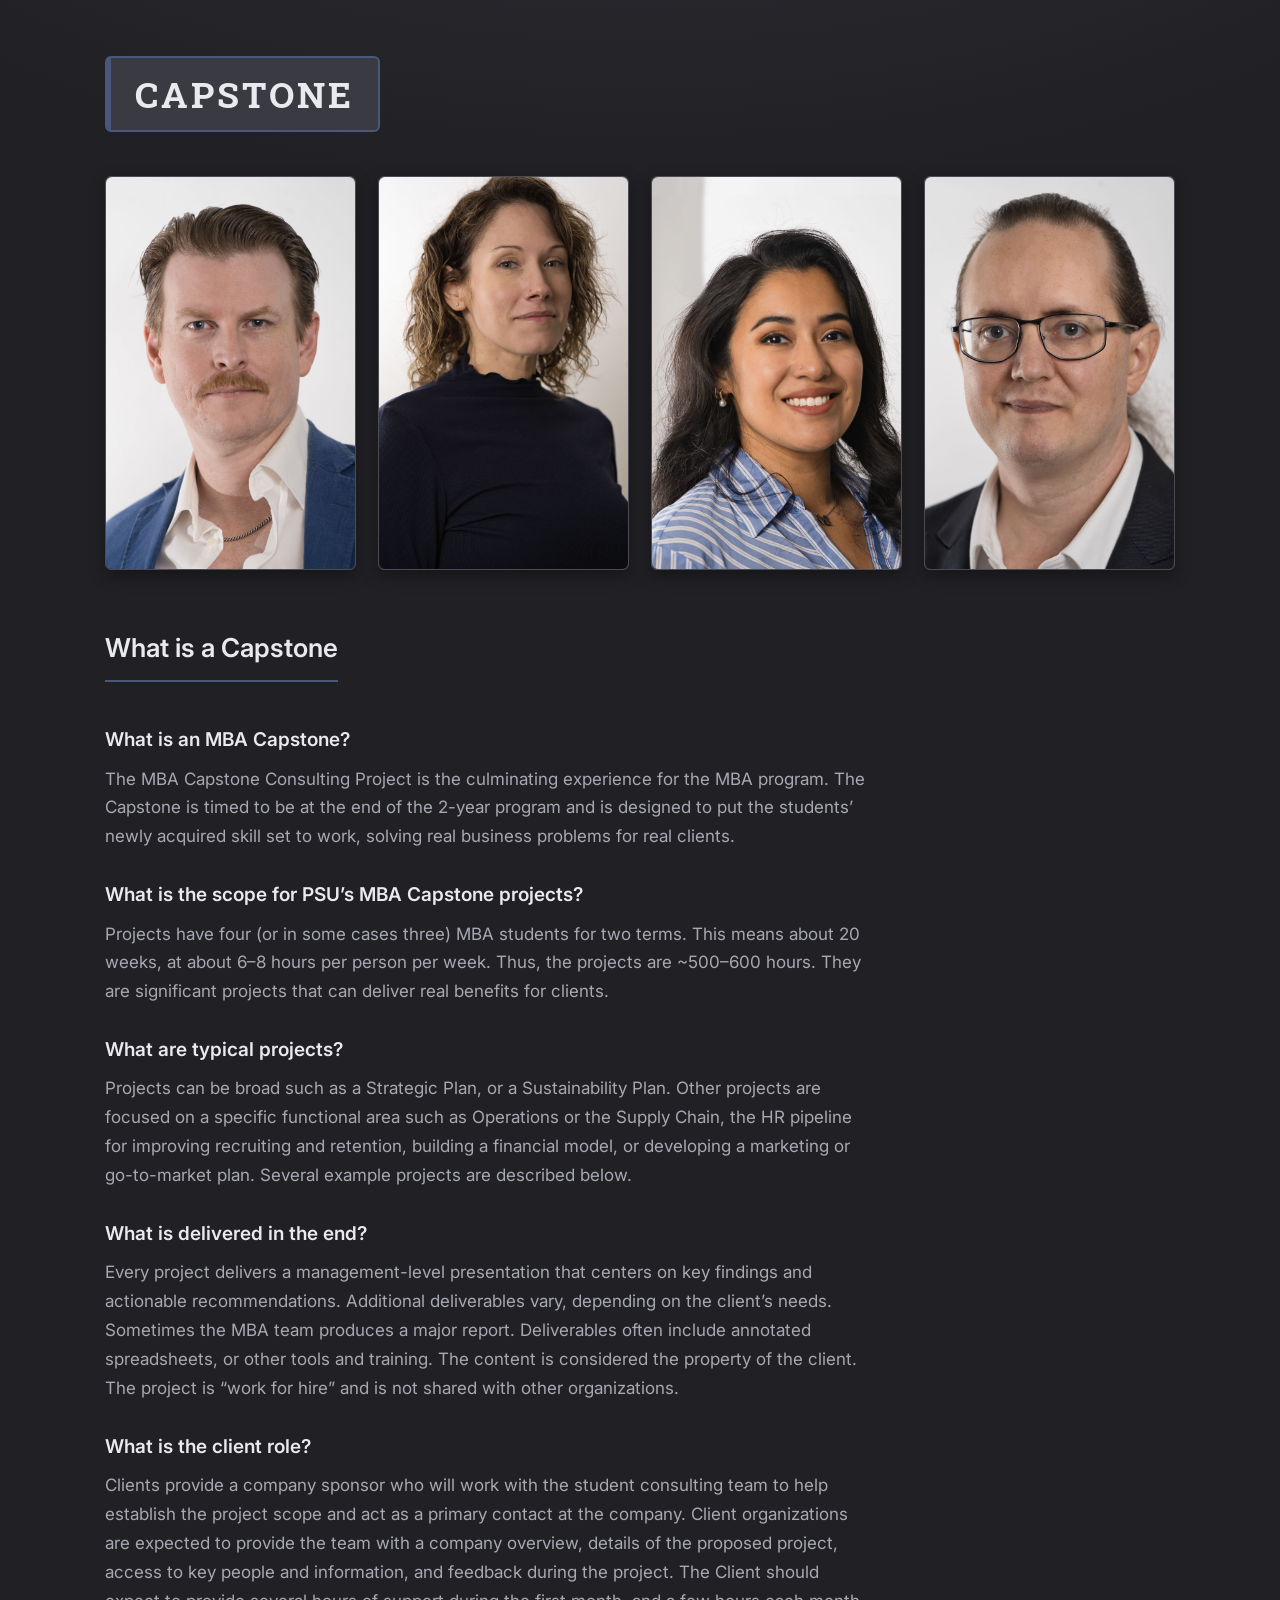
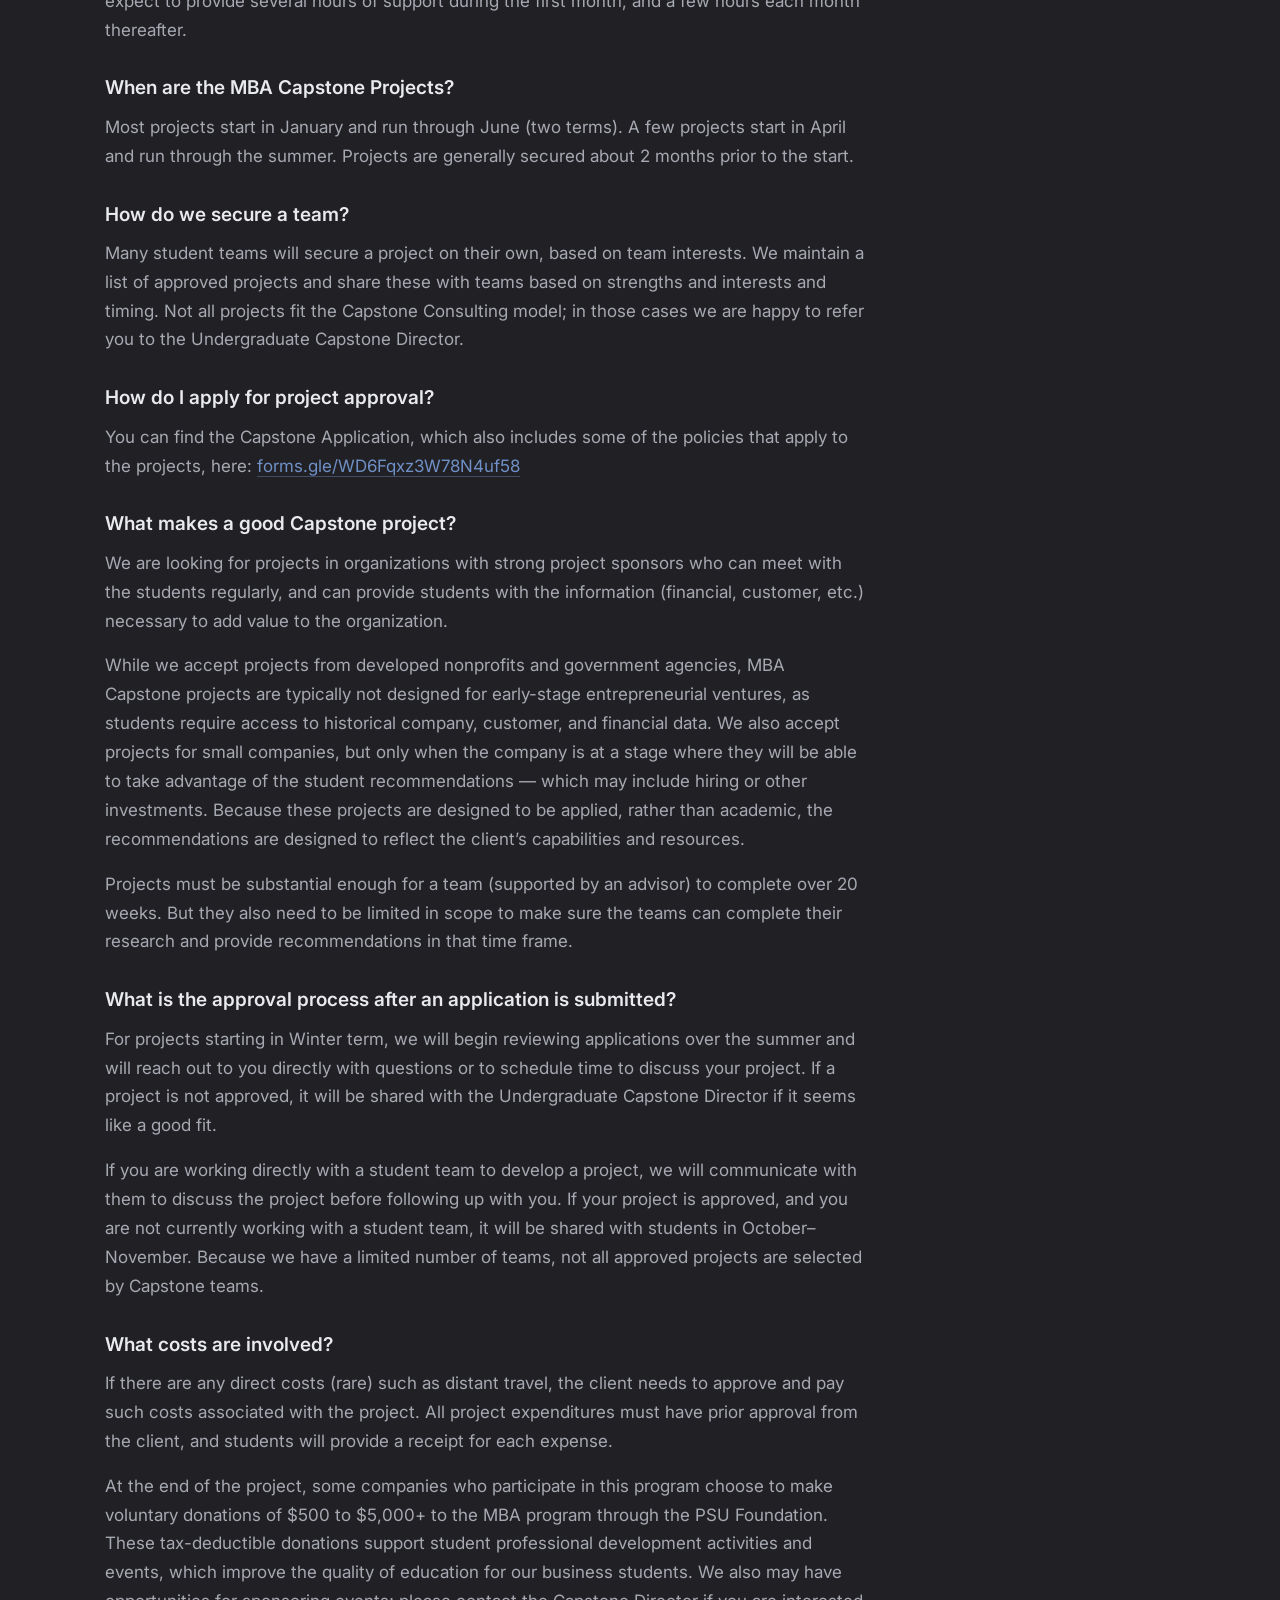
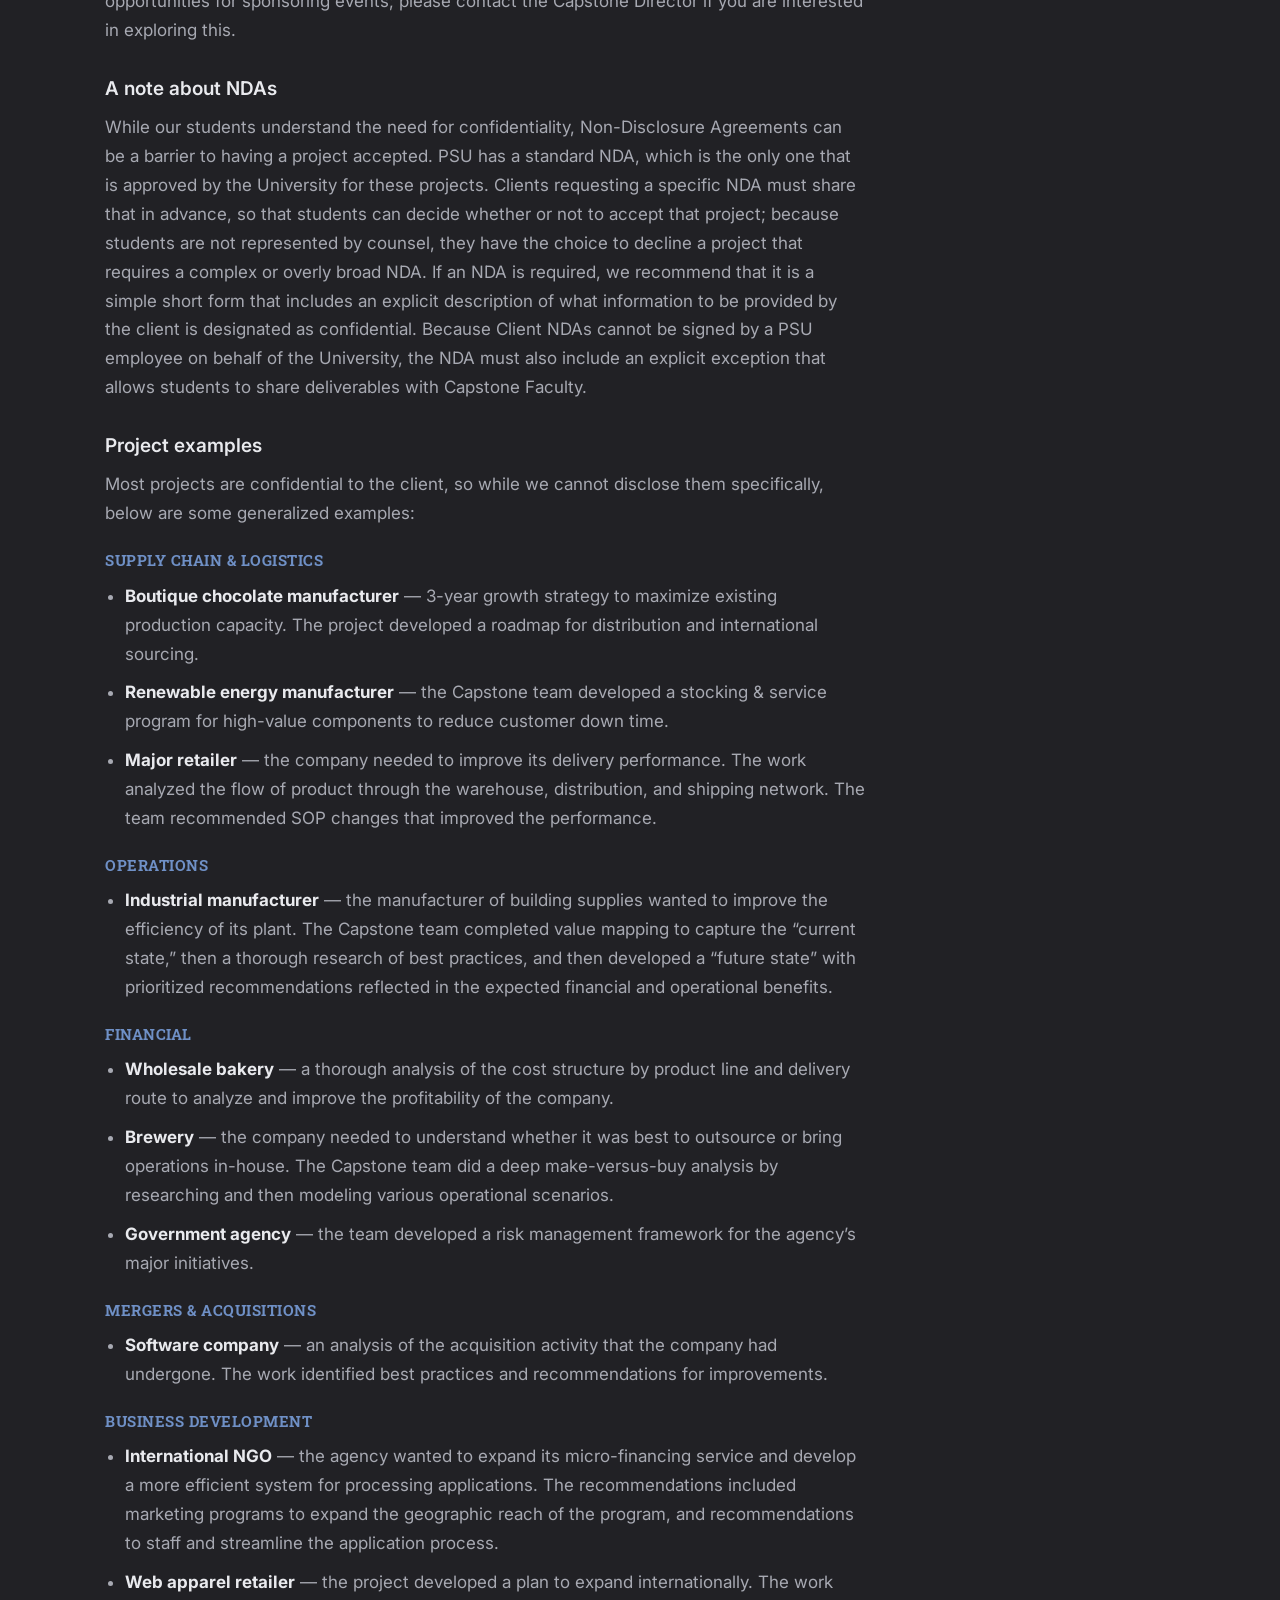
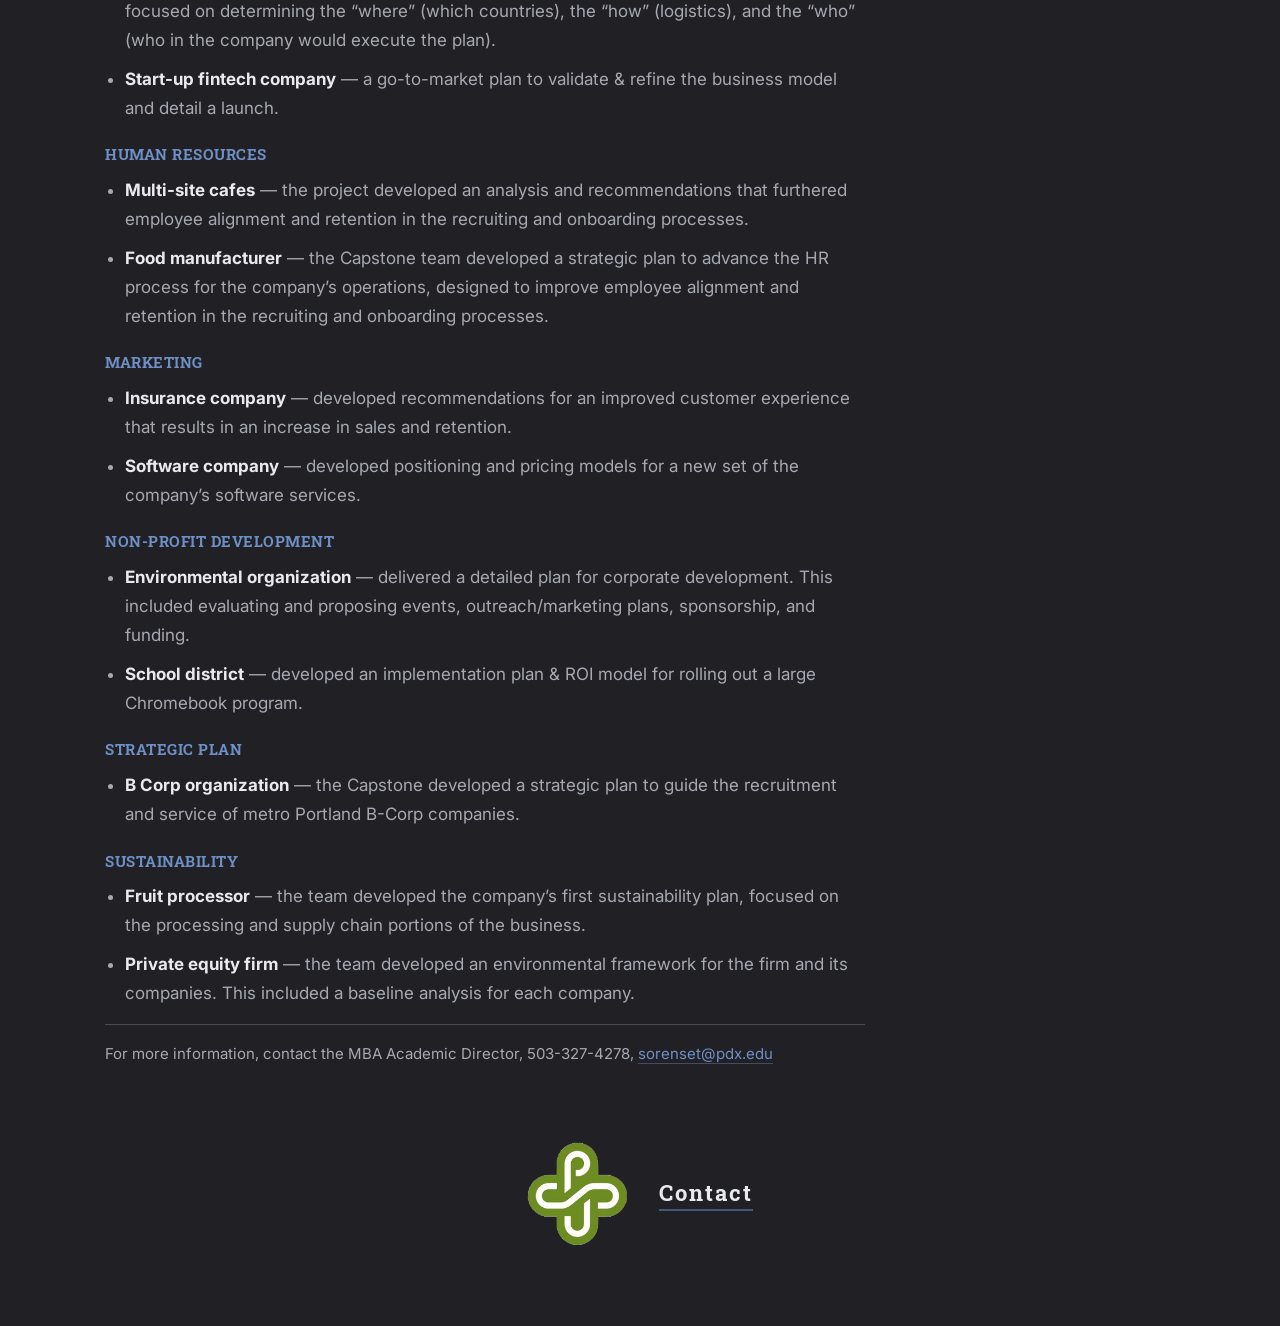
==== commit dd90cc19: "Replace bio with Capstone FAQ, add real MBA logo, plain Contact link - Rename 'Team Bio' heading to " ====
--- a/index.html
+++ b/index.html
@@ -41,20 +41,237 @@
     </div>
 
     <!-- ============================================================
-         BIO AREA. Shows the DEFAULT "Team Bio" below until you hover
-         a photo, then swaps to that person (from #bio-source).
-         EDIT the default team bio here (the <h2> + <p> paragraphs).
+         "WHAT IS A CAPSTONE" AREA. Shows the DEFAULT content below
+         until you hover a photo, then swaps to that person (from
+         #bio-source) and swaps back when you move the cursor away.
+         EDIT the FAQ copy here (the <h3> questions + <p> answers).
+         Source: PSU MBA Capstone Program FAQ for prospective clients.
          ============================================================ -->
     <section class="bio" id="bio">
-      <h2 class="bio-title">Team Bio</h2>
-      <p>Lorem ipsum dolor sit amet, consectetur adipiscing elit. Sed do eiusmod
-      tempor incididunt ut labore et dolore magna aliqua. Ut enim ad minim veniam,
-      quis nostrud exercitation ullamco laboris nisi ut aliquip ex ea commodo
-      consequat. Duis aute irure dolor in reprehenderit in voluptate velit esse.</p>
-
-      <p>Excepteur sint occaecat cupidatat non proident, sunt in culpa qui officia
-      deserunt mollit anim id est laborum. Sed ut perspiciatis unde omnis iste natus
-      error sit voluptatem accusantium doloremque laudantium, totam rem aperiam.</p>
+      <h2 class="bio-title">What is a Capstone</h2>
+
+      <div class="faq">
+        <h3 class="faq-q">What is an MBA Capstone?</h3>
+        <p>The MBA Capstone Consulting Project is the culminating experience for the
+        MBA program. The Capstone is timed to be at the end of the 2-year program and
+        is designed to put the students&rsquo; newly acquired skill set to work, solving
+        real business problems for real clients.</p>
+
+        <h3 class="faq-q">What is the scope for PSU&rsquo;s MBA Capstone projects?</h3>
+        <p>Projects have four (or in some cases three) MBA students for two terms. This
+        means about 20 weeks, at about 6&ndash;8 hours per person per week. Thus, the
+        projects are ~500&ndash;600 hours. They are significant projects that can deliver
+        real benefits for clients.</p>
+
+        <h3 class="faq-q">What are typical projects?</h3>
+        <p>Projects can be broad such as a Strategic Plan, or a Sustainability Plan.
+        Other projects are focused on a specific functional area such as Operations or
+        the Supply Chain, the HR pipeline for improving recruiting and retention,
+        building a financial model, or developing a marketing or go-to-market plan.
+        Several example projects are described below.</p>
+
+        <h3 class="faq-q">What is delivered in the end?</h3>
+        <p>Every project delivers a management-level presentation that centers on key
+        findings and actionable recommendations. Additional deliverables vary, depending
+        on the client&rsquo;s needs. Sometimes the MBA team produces a major report.
+        Deliverables often include annotated spreadsheets, or other tools and training.
+        The content is considered the property of the client. The project is &ldquo;work
+        for hire&rdquo; and is not shared with other organizations.</p>
+
+        <h3 class="faq-q">What is the client role?</h3>
+        <p>Clients provide a company sponsor who will work with the student consulting
+        team to help establish the project scope and act as a primary contact at the
+        company. Client organizations are expected to provide the team with a company
+        overview, details of the proposed project, access to key people and information,
+        and feedback during the project. The Client should expect to provide several
+        hours of support during the first month, and a few hours each month thereafter.</p>
+
+        <h3 class="faq-q">When are the MBA Capstone Projects?</h3>
+        <p>Most projects start in January and run through June (two terms). A few
+        projects start in April and run through the summer. Projects are generally
+        secured about 2 months prior to the start.</p>
+
+        <h3 class="faq-q">How do we secure a team?</h3>
+        <p>Many student teams will secure a project on their own, based on team
+        interests. We maintain a list of approved projects and share these with teams
+        based on strengths and interests and timing. Not all projects fit the Capstone
+        Consulting model; in those cases we are happy to refer you to the Undergraduate
+        Capstone Director.</p>
+
+        <h3 class="faq-q">How do I apply for project approval?</h3>
+        <p>You can find the Capstone Application, which also includes some of the
+        policies that apply to the projects, here:
+        <a href="https://forms.gle/WD6Fqxz3W78N4uf58" target="_blank" rel="noopener">forms.gle/WD6Fqxz3W78N4uf58</a></p>
+
+        <h3 class="faq-q">What makes a good Capstone project?</h3>
+        <p>We are looking for projects in organizations with strong project sponsors who
+        can meet with the students regularly, and can provide students with the
+        information (financial, customer, etc.) necessary to add value to the
+        organization.</p>
+        <p>While we accept projects from developed nonprofits and government agencies,
+        MBA Capstone projects are typically not designed for early-stage entrepreneurial
+        ventures, as students require access to historical company, customer, and
+        financial data. We also accept projects for small companies, but only when the
+        company is at a stage where they will be able to take advantage of the student
+        recommendations &mdash; which may include hiring or other investments. Because
+        these projects are designed to be applied, rather than academic, the
+        recommendations are designed to reflect the client&rsquo;s capabilities and
+        resources.</p>
+        <p>Projects must be substantial enough for a team (supported by an advisor) to
+        complete over 20 weeks. But they also need to be limited in scope to make sure
+        the teams can complete their research and provide recommendations in that time
+        frame.</p>
+
+        <h3 class="faq-q">What is the approval process after an application is submitted?</h3>
+        <p>For projects starting in Winter term, we will begin reviewing applications
+        over the summer and will reach out to you directly with questions or to schedule
+        time to discuss your project. If a project is not approved, it will be shared
+        with the Undergraduate Capstone Director if it seems like a good fit.</p>
+        <p>If you are working directly with a student team to develop a project, we will
+        communicate with them to discuss the project before following up with you. If
+        your project is approved, and you are not currently working with a student team,
+        it will be shared with students in October&ndash;November. Because we have a
+        limited number of teams, not all approved projects are selected by Capstone
+        teams.</p>
+
+        <h3 class="faq-q">What costs are involved?</h3>
+        <p>If there are any direct costs (rare) such as distant travel, the client needs
+        to approve and pay such costs associated with the project. All project
+        expenditures must have prior approval from the client, and students will provide
+        a receipt for each expense.</p>
+        <p>At the end of the project, some companies who participate in this program
+        choose to make voluntary donations of $500 to $5,000+ to the MBA program through
+        the PSU Foundation. These tax-deductible donations support student professional
+        development activities and events, which improve the quality of education for our
+        business students. We also may have opportunities for sponsoring events; please
+        contact the Capstone Director if you are interested in exploring this.</p>
+
+        <h3 class="faq-q">A note about NDAs</h3>
+        <p>While our students understand the need for confidentiality, Non-Disclosure
+        Agreements can be a barrier to having a project accepted. PSU has a standard NDA,
+        which is the only one that is approved by the University for these projects.
+        Clients requesting a specific NDA must share that in advance, so that students
+        can decide whether or not to accept that project; because students are not
+        represented by counsel, they have the choice to decline a project that requires
+        a complex or overly broad NDA. If an NDA is required, we recommend that it is a
+        simple short form that includes an explicit description of what information to be
+        provided by the client is designated as confidential. Because Client NDAs cannot
+        be signed by a PSU employee on behalf of the University, the NDA must also
+        include an explicit exception that allows students to share deliverables with
+        Capstone Faculty.</p>
+
+        <h3 class="faq-q">Project examples</h3>
+        <p>Most projects are confidential to the client, so while we cannot disclose them
+        specifically, below are some generalized examples:</p>
+
+        <h4 class="faq-cat">Supply Chain &amp; Logistics</h4>
+        <ul class="faq-list">
+          <li><strong>Boutique chocolate manufacturer</strong> &mdash; 3-year growth
+          strategy to maximize existing production capacity. The project developed a
+          roadmap for distribution and international sourcing.</li>
+          <li><strong>Renewable energy manufacturer</strong> &mdash; the Capstone team
+          developed a stocking &amp; service program for high-value components to reduce
+          customer down time.</li>
+          <li><strong>Major retailer</strong> &mdash; the company needed to improve its
+          delivery performance. The work analyzed the flow of product through the
+          warehouse, distribution, and shipping network. The team recommended SOP changes
+          that improved the performance.</li>
+        </ul>
+
+        <h4 class="faq-cat">Operations</h4>
+        <ul class="faq-list">
+          <li><strong>Industrial manufacturer</strong> &mdash; the manufacturer of
+          building supplies wanted to improve the efficiency of its plant. The Capstone
+          team completed value mapping to capture the &ldquo;current state,&rdquo; then a
+          thorough research of best practices, and then developed a &ldquo;future
+          state&rdquo; with prioritized recommendations reflected in the expected
+          financial and operational benefits.</li>
+        </ul>
+
+        <h4 class="faq-cat">Financial</h4>
+        <ul class="faq-list">
+          <li><strong>Wholesale bakery</strong> &mdash; a thorough analysis of the cost
+          structure by product line and delivery route to analyze and improve the
+          profitability of the company.</li>
+          <li><strong>Brewery</strong> &mdash; the company needed to understand whether
+          it was best to outsource or bring operations in-house. The Capstone team did a
+          deep make-versus-buy analysis by researching and then modeling various
+          operational scenarios.</li>
+          <li><strong>Government agency</strong> &mdash; the team developed a risk
+          management framework for the agency&rsquo;s major initiatives.</li>
+        </ul>
+
+        <h4 class="faq-cat">Mergers &amp; Acquisitions</h4>
+        <ul class="faq-list">
+          <li><strong>Software company</strong> &mdash; an analysis of the acquisition
+          activity that the company had undergone. The work identified best practices and
+          recommendations for improvements.</li>
+        </ul>
+
+        <h4 class="faq-cat">Business Development</h4>
+        <ul class="faq-list">
+          <li><strong>International NGO</strong> &mdash; the agency wanted to expand its
+          micro-financing service and develop a more efficient system for processing
+          applications. The recommendations included marketing programs to expand the
+          geographic reach of the program, and recommendations to staff and streamline
+          the application process.</li>
+          <li><strong>Web apparel retailer</strong> &mdash; the project developed a plan
+          to expand internationally. The work focused on determining the &ldquo;where&rdquo;
+          (which countries), the &ldquo;how&rdquo; (logistics), and the &ldquo;who&rdquo;
+          (who in the company would execute the plan).</li>
+          <li><strong>Start-up fintech company</strong> &mdash; a go-to-market plan to
+          validate &amp; refine the business model and detail a launch.</li>
+        </ul>
+
+        <h4 class="faq-cat">Human Resources</h4>
+        <ul class="faq-list">
+          <li><strong>Multi-site cafes</strong> &mdash; the project developed an analysis
+          and recommendations that furthered employee alignment and retention in the
+          recruiting and onboarding processes.</li>
+          <li><strong>Food manufacturer</strong> &mdash; the Capstone team developed a
+          strategic plan to advance the HR process for the company&rsquo;s operations,
+          designed to improve employee alignment and retention in the recruiting and
+          onboarding processes.</li>
+        </ul>
+
+        <h4 class="faq-cat">Marketing</h4>
+        <ul class="faq-list">
+          <li><strong>Insurance company</strong> &mdash; developed recommendations for an
+          improved customer experience that results in an increase in sales and
+          retention.</li>
+          <li><strong>Software company</strong> &mdash; developed positioning and pricing
+          models for a new set of the company&rsquo;s software services.</li>
+        </ul>
+
+        <h4 class="faq-cat">Non-profit Development</h4>
+        <ul class="faq-list">
+          <li><strong>Environmental organization</strong> &mdash; delivered a detailed
+          plan for corporate development. This included evaluating and proposing events,
+          outreach/marketing plans, sponsorship, and funding.</li>
+          <li><strong>School district</strong> &mdash; developed an implementation plan
+          &amp; ROI model for rolling out a large Chromebook program.</li>
+        </ul>
+
+        <h4 class="faq-cat">Strategic Plan</h4>
+        <ul class="faq-list">
+          <li><strong>B Corp organization</strong> &mdash; the Capstone developed a
+          strategic plan to guide the recruitment and service of metro Portland B-Corp
+          companies.</li>
+        </ul>
+
+        <h4 class="faq-cat">Sustainability</h4>
+        <ul class="faq-list">
+          <li><strong>Fruit processor</strong> &mdash; the team developed the
+          company&rsquo;s first sustainability plan, focused on the processing and supply
+          chain portions of the business.</li>
+          <li><strong>Private equity firm</strong> &mdash; the team developed an
+          environmental framework for the firm and its companies. This included a baseline
+          analysis for each company.</li>
+        </ul>
+
+        <p class="faq-contact">For more information, contact the MBA Academic Director,
+        503-327-4278, <a href="mailto:sorenset@pdx.edu">sorenset@pdx.edu</a></p>
+      </div>
     </section>
 
     <!-- ============================================================
@@ -91,14 +308,17 @@
 
     <!-- ============================================================
          PORTLAND STATE MBA LOGO (bottom center).
-         EDIT: when you have the logo, replace the <div class="logo-ph">
-         below with:
-           <img class="logo" src="assets/psu-mba.png" alt="Portland State MBA" />
+         Links to the Portland MBA program page.
          ============================================================ -->
     <footer class="footer">
-      <div class="logo-ph" role="img" aria-label="Portland State MBA logo placeholder">
-        <span class="logo-ph-label">PORTLAND STATE MBA<br />LOGO</span>
-      </div>
+      <a class="logo-link" href="https://www.pdx.edu/academics/programs/graduate/portland-mba"
+         target="_blank" rel="noopener" aria-label="Portland State MBA program">
+        <img class="logo" src="assets/psu-mba.png" alt="Portland State MBA" />
+      </a>
+
+      <!-- EDIT: Contact link. To email several people at once, list the
+           addresses comma-separated, e.g. href="mailto:a@pdx.edu,b@pdx.edu" -->
+      <a class="contact-link" href="mailto:lfisk@pdx.edu">Contact</a>
     </footer>
 
   </main>
--- a/styles.css
+++ b/styles.css
@@ -180,37 +180,97 @@
 
 .bio p { margin: 0 0 16px; }
 
-/* ---------- PORTLAND STATE MBA LOGO (bottom center) ---------- */
+/* ---------- FAQ (the "What is a Capstone" copy) ---------- */
+.faq-q {
+  font-family: var(--font-sans);
+  font-weight: 600;
+  font-size: clamp(16px, 1.7vw, 19px);
+  color: var(--ink);
+  margin: 28px 0 8px;
+}
+
+/* category labels inside the Project Examples list */
+.faq-cat {
+  font-family: var(--font-slab);
+  font-weight: 700;
+  font-size: 15px;
+  letter-spacing: 0.5px;
+  text-transform: uppercase;
+  color: var(--blue-bright);
+  margin: 20px 0 8px;
+}
+
+.faq-list {
+  margin: 0 0 16px;
+  padding-left: 20px;
+}
+
+.faq-list li { margin: 0 0 10px; }
+
+.faq-list strong { color: var(--ink); }
+
+.faq-contact {
+  margin-top: 24px;
+  padding-top: 16px;
+  border-top: 1px solid var(--charcoal-line);
+  font-size: 15px;
+}
+
+/* links inside the FAQ copy */
+.bio a {
+  color: var(--blue-bright);
+  text-decoration: none;
+  border-bottom: 1px solid rgba(var(--glow-rgb), 0.4);
+}
+
+.bio a:hover {
+  color: #fff;
+  border-bottom-color: var(--blue-bright);
+}
+
+/* ---------- FOOTER: MBA LOGO + CONTACT (bottom center) ---------- */
 .footer {
   margin-top: clamp(44px, 6vw, 76px);
   display: flex;
   justify-content: center;
-}
-
-.logo-ph {
-  width: min(340px, 75%);
-  aspect-ratio: 5 / 2;
-  display: flex;
   align-items: center;
-  justify-content: center;
-  border: 2px dashed var(--blue-bright);
-  border-radius: var(--radius);
-  background: rgba(var(--glow-rgb), 0.06);
-}
-
-.logo-ph-label {
-  font-weight: 600;
-  font-size: 12px;
+  gap: clamp(16px, 3vw, 32px);
+  flex-wrap: wrap;
+}
+
+/* Contact: plain slab-serif text link, no box */
+.contact-link {
+  font-family: var(--font-slab);
+  font-weight: 700;
+  font-size: clamp(16px, 2vw, 22px);
   letter-spacing: 2px;
-  line-height: 1.5;
-  text-align: center;
-  color: var(--ink-dim);
-}
-
-/* When you drop in the real logo, it uses this instead of .logo-ph */
+  color: var(--ink);
+  text-decoration: none;
+  border-bottom: 2px solid var(--blue);
+  padding-bottom: 2px;
+  transition: color 0.2s ease, border-color 0.2s ease;
+}
+
+.contact-link:hover {
+  color: var(--blue-bright);
+  border-bottom-color: var(--blue-bright);
+}
+
+/* Portland State MBA logo (links to the program page) */
+.logo-link {
+  display: inline-flex;
+  line-height: 0;
+  transition: transform 0.2s ease, filter 0.3s ease;
+}
+
+.logo-link:hover {
+  transform: translateY(-2px);
+  filter: drop-shadow(0 6px 16px rgba(var(--glow-rgb), 0.45));
+}
+
 .logo {
-  width: min(340px, 75%);
-  height: auto;
+  width: auto;
+  height: clamp(72px, 10vw, 104px);
   display: block;
 }
 
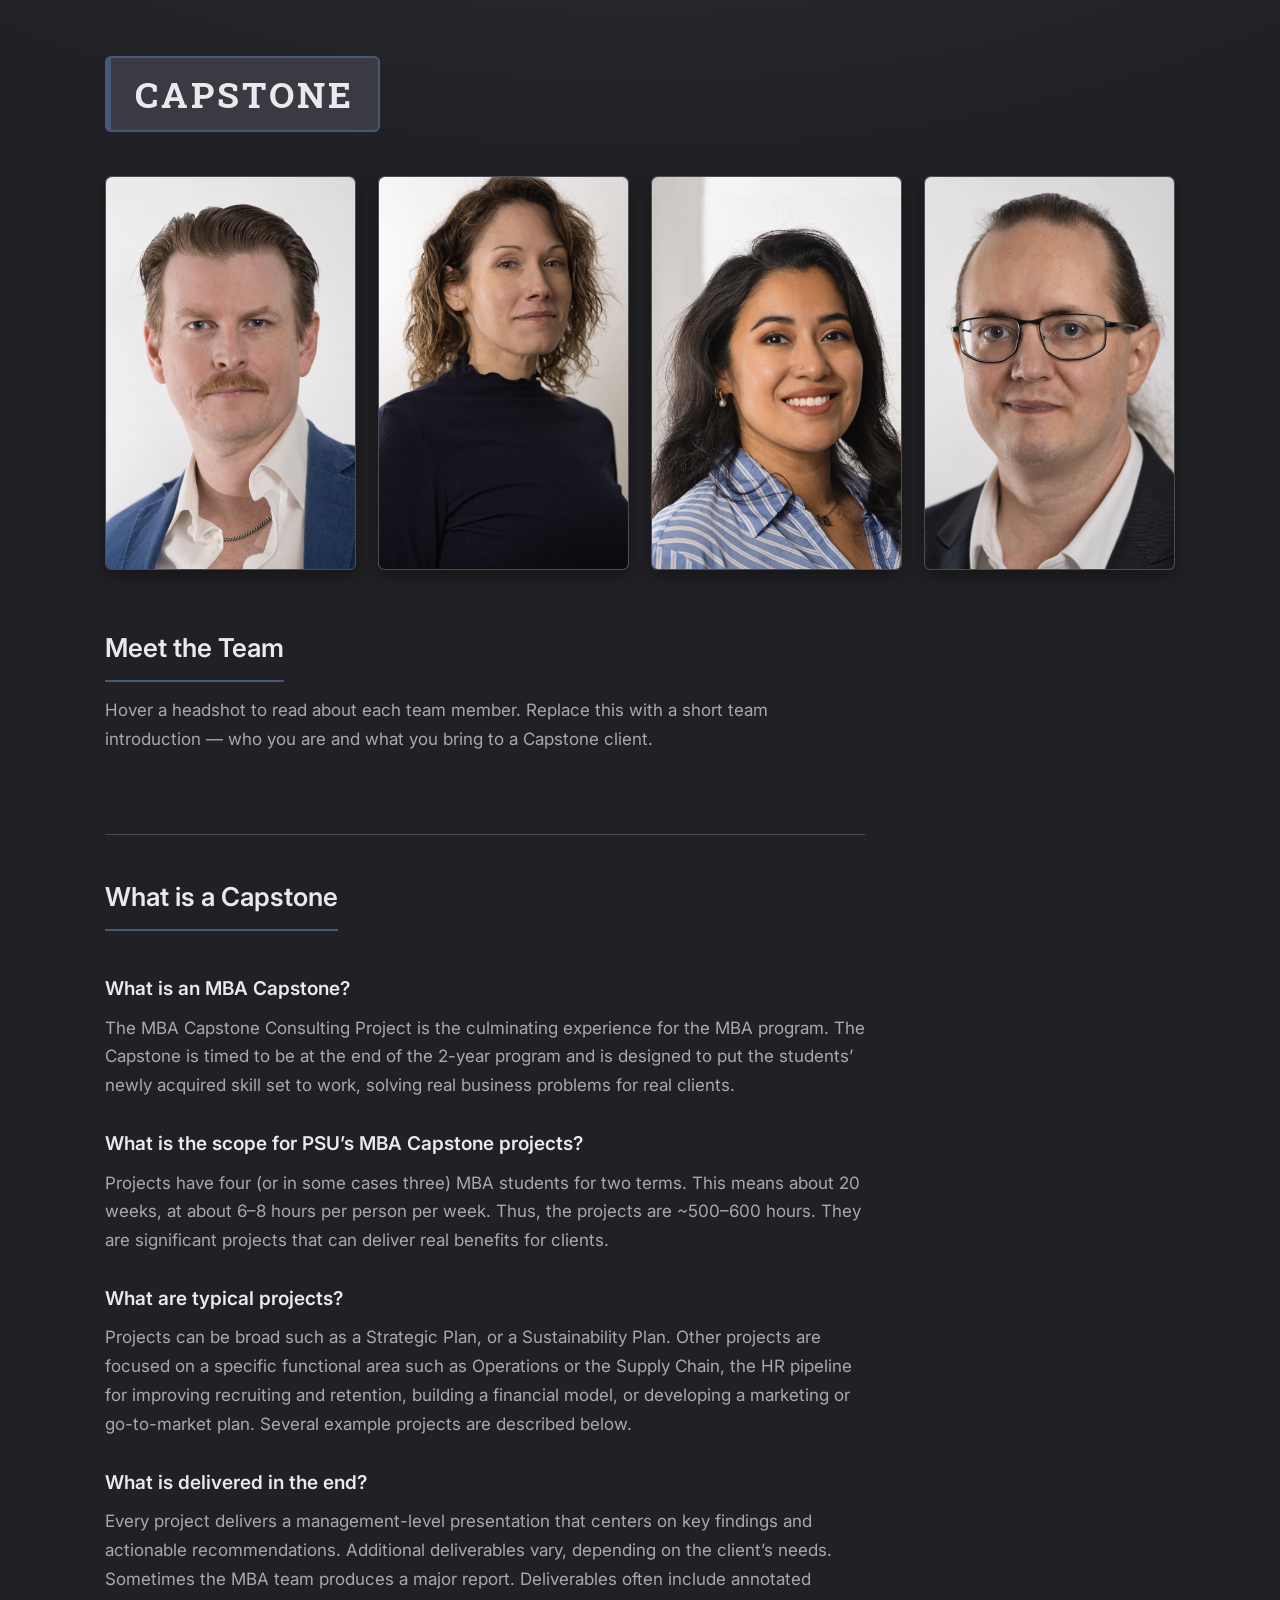
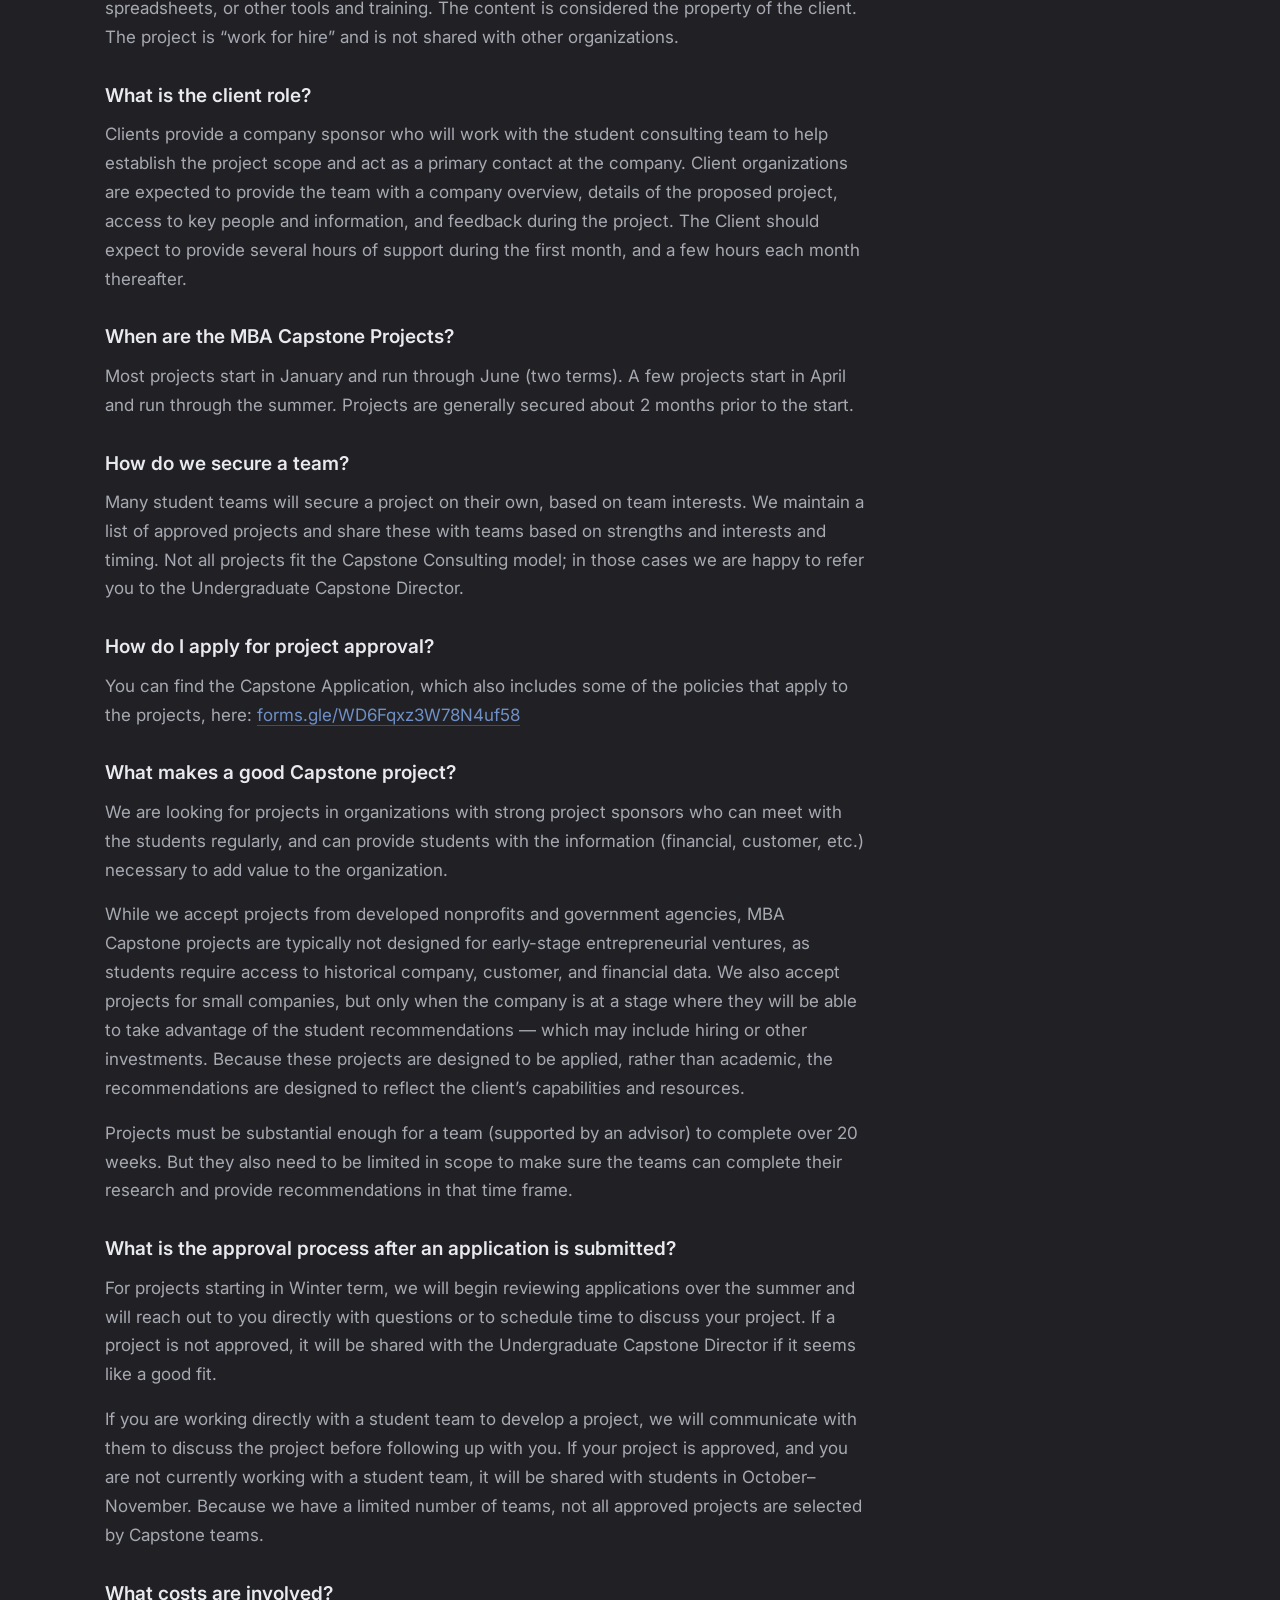
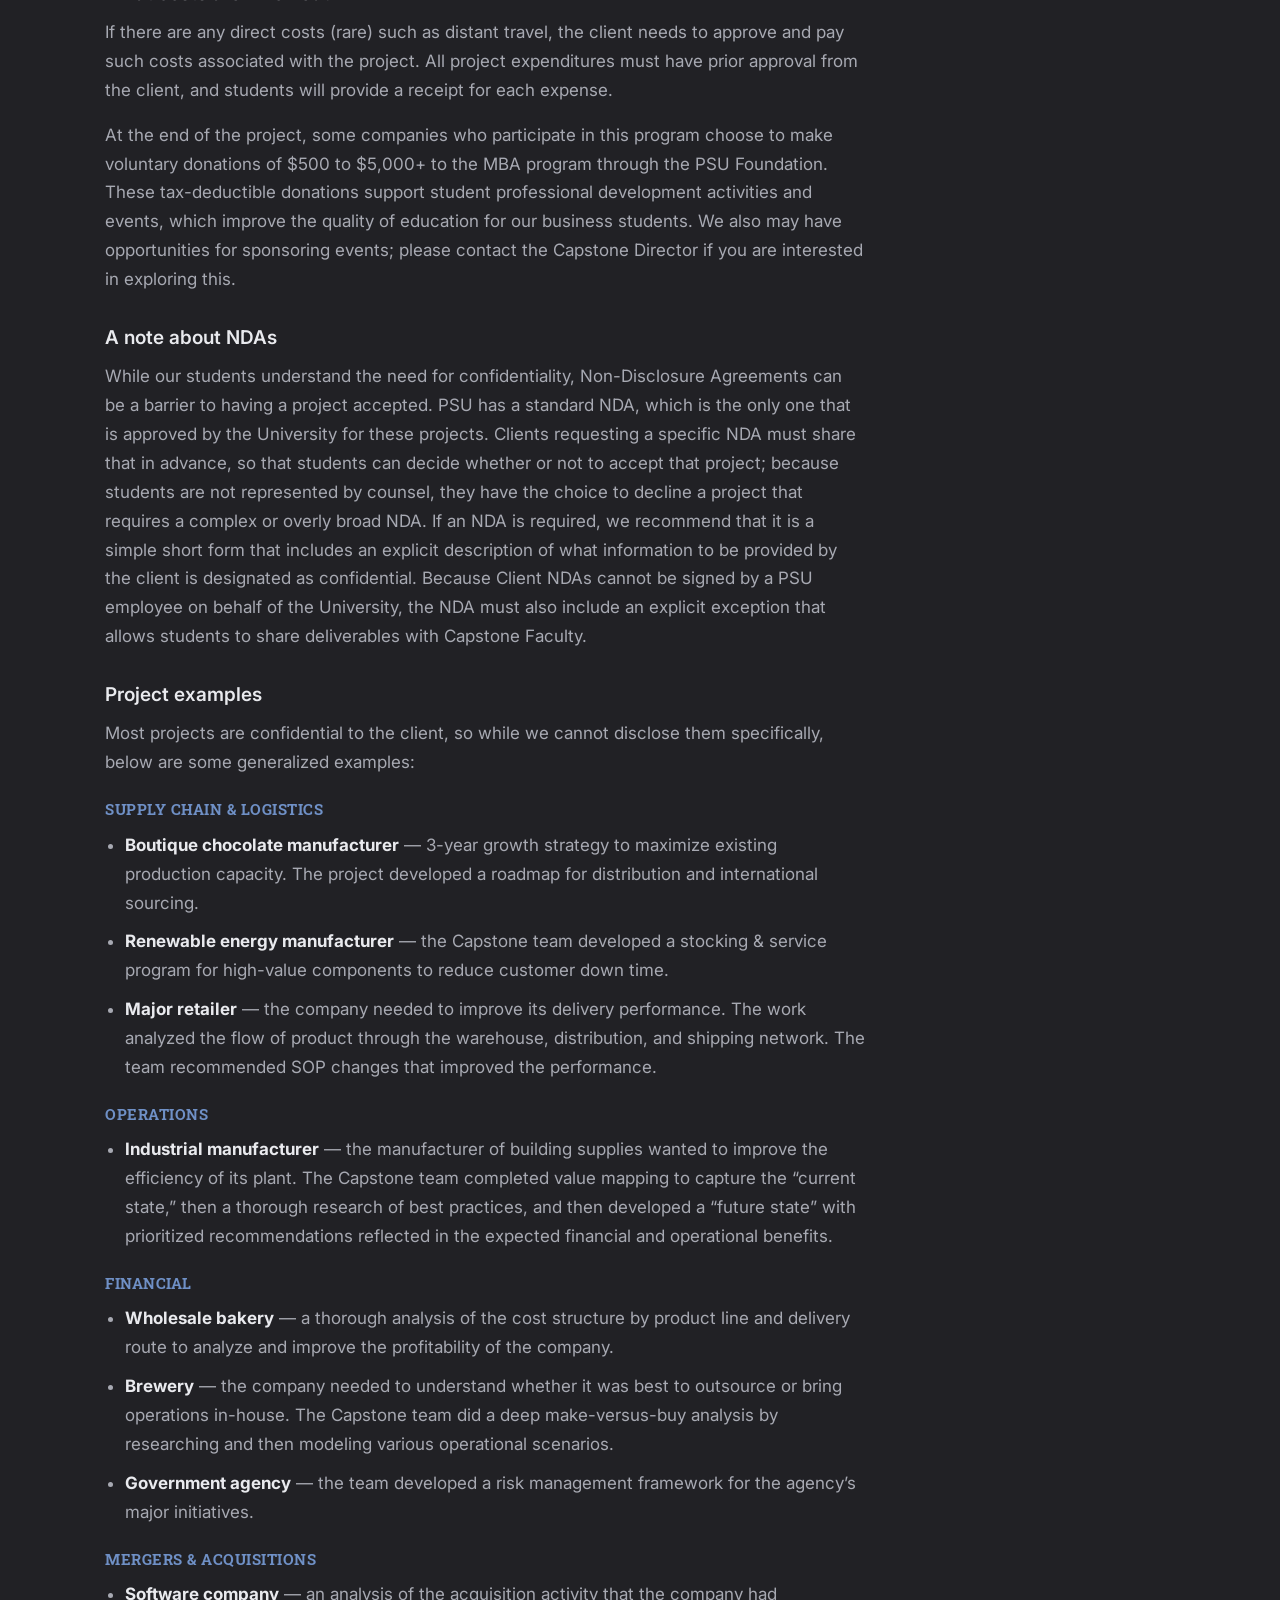
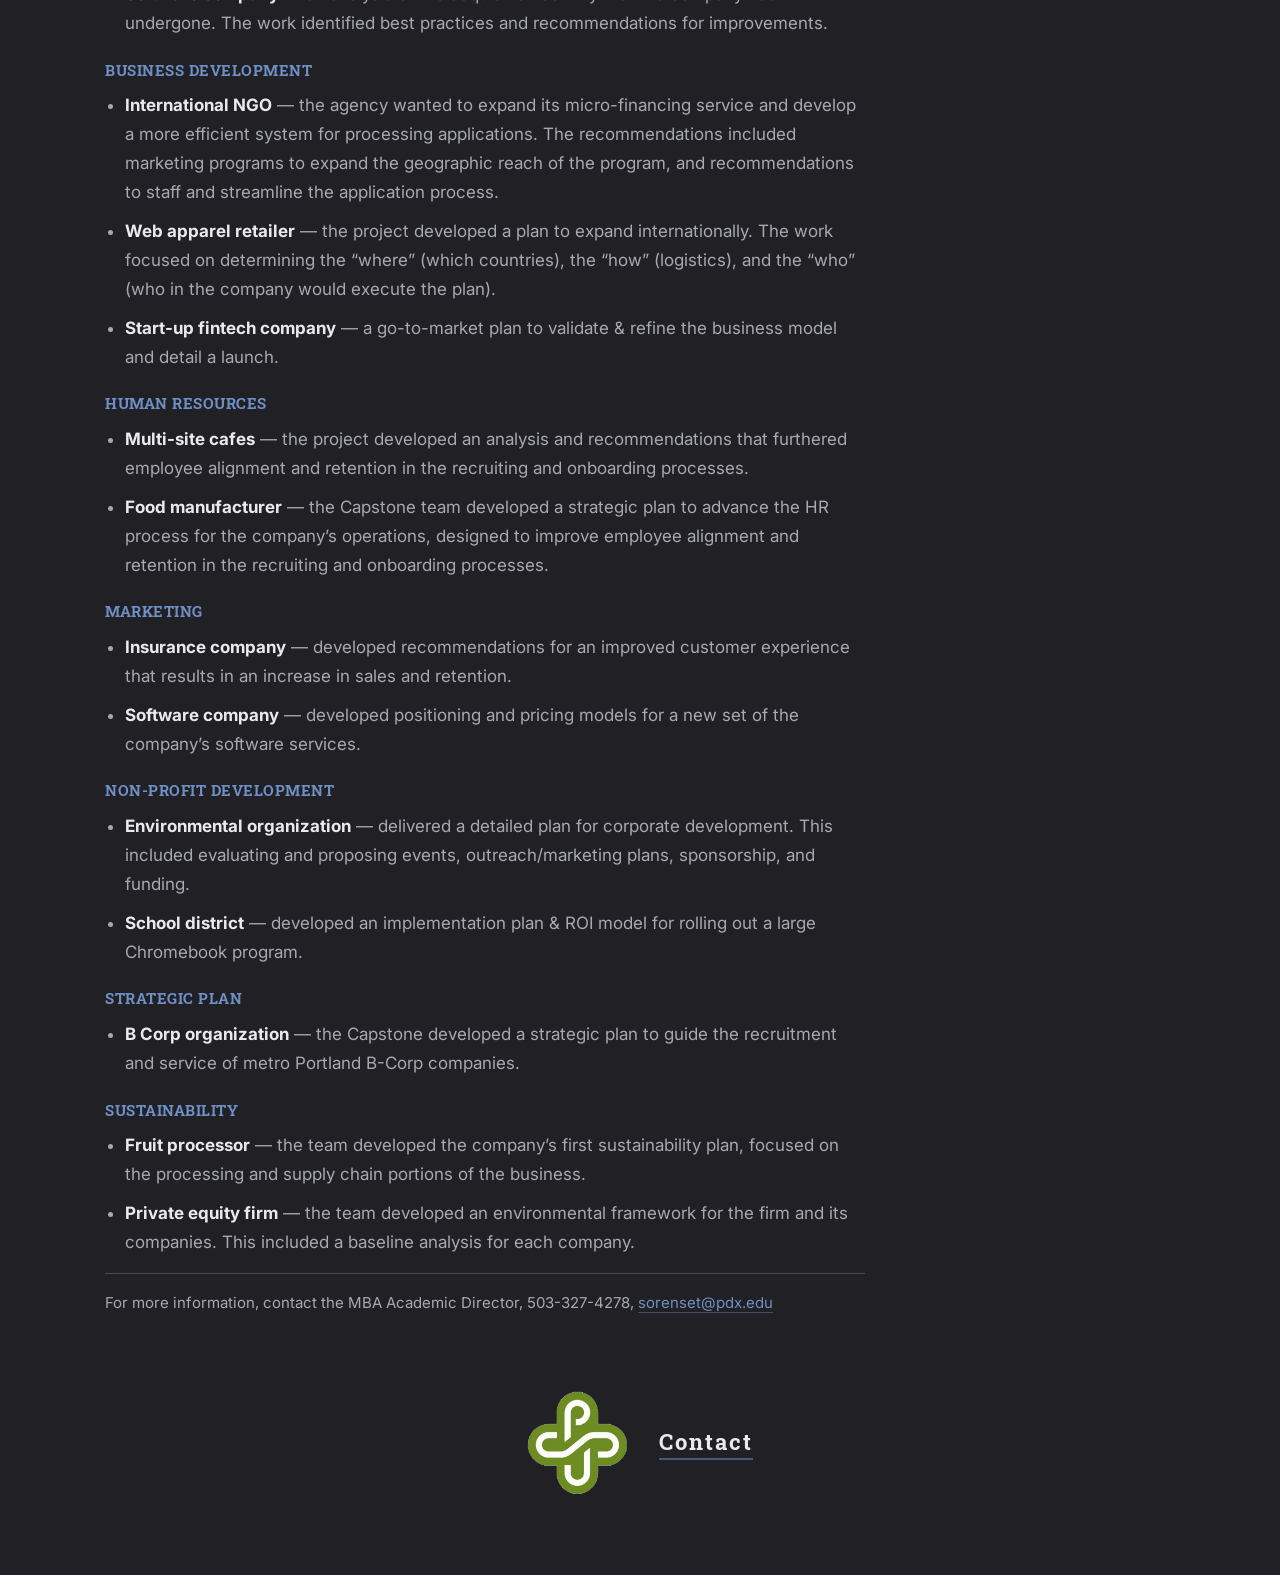
==== commit 6faa3e15: "Separate the static FAQ from the hover bio swap - Add a dedicated per-person bio area (#team-bio) un" ====
--- a/index.html
+++ b/index.html
@@ -41,13 +41,26 @@
     </div>
 
     <!-- ============================================================
-         "WHAT IS A CAPSTONE" AREA. Shows the DEFAULT content below
-         until you hover a photo, then swaps to that person (from
-         #bio-source) and swaps back when you move the cursor away.
+         PER-PERSON BIO AREA (directly under the headshots).
+         Shows the default "Meet the Team" copy until you hover a
+         photo, then swaps to that person (from #bio-source) and
+         swaps back when you move the cursor away. The FAQ below is
+         separate and never changes on hover.
+         EDIT the default team intro here (the <h2> + <p>).
+         ============================================================ -->
+    <section class="bio team-bio" id="team-bio">
+      <h2 class="bio-title">Meet the Team</h2>
+      <p>Hover a headshot to read about each team member. Replace this with a
+      short team introduction &mdash; who you are and what you bring to a
+      Capstone client.</p>
+    </section>
+
+    <!-- ============================================================
+         "WHAT IS A CAPSTONE" FAQ (static — does NOT change on hover).
          EDIT the FAQ copy here (the <h3> questions + <p> answers).
          Source: PSU MBA Capstone Program FAQ for prospective clients.
          ============================================================ -->
-    <section class="bio" id="bio">
+    <section class="bio faq-section">
       <h2 class="bio-title">What is a Capstone</h2>
 
       <div class="faq">
--- a/styles.css
+++ b/styles.css
@@ -167,6 +167,17 @@
 
 .bio.is-fading { opacity: 0; }
 
+/* The per-person area keeps a steady height while bios swap... */
+.team-bio { min-height: 160px; }
+
+/* ...and the static FAQ sits in its own block, set apart by a rule. */
+.faq-section {
+  margin-top: clamp(28px, 4vw, 48px);
+  padding-top: clamp(24px, 4vw, 40px);
+  border-top: 1px solid var(--charcoal-line);
+  min-height: 0;          /* no swap here, so no reserved height */
+}
+
 .bio-title {
   font-family: var(--font-sans);
   font-weight: 600;
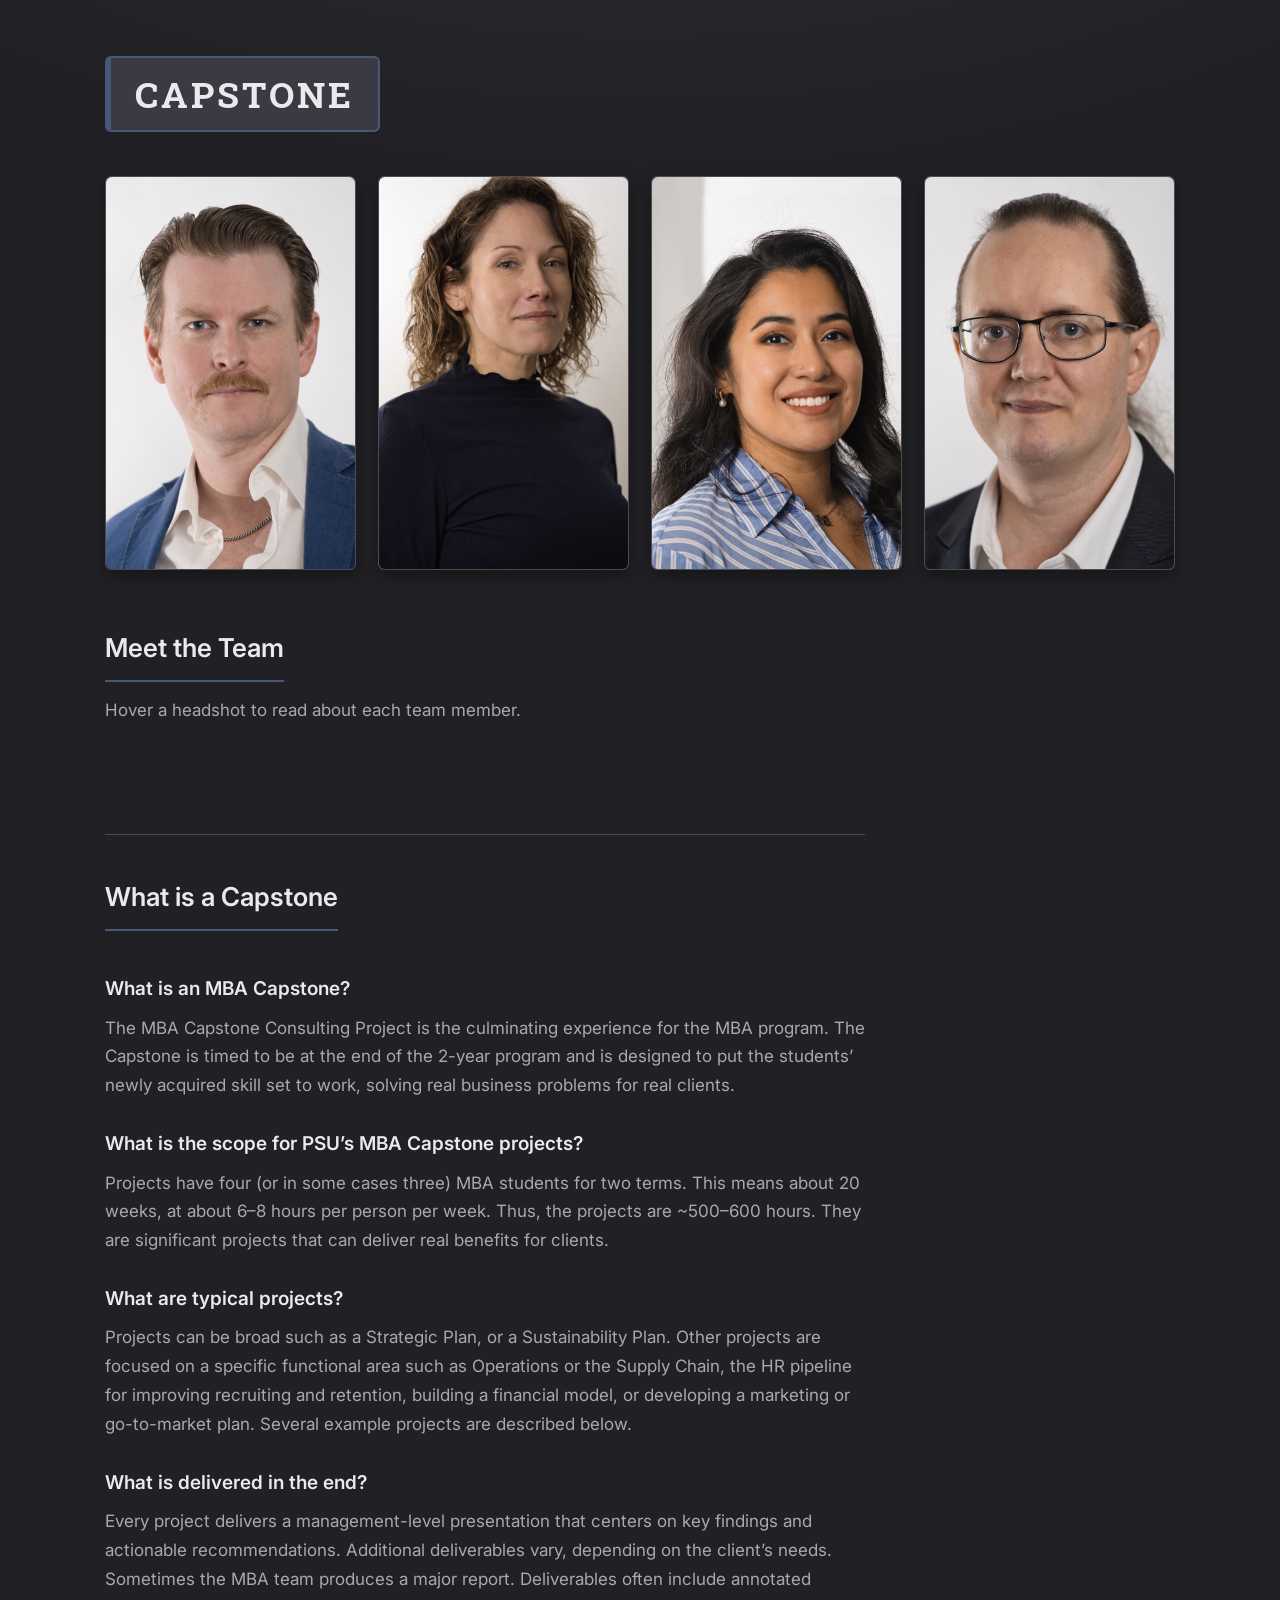
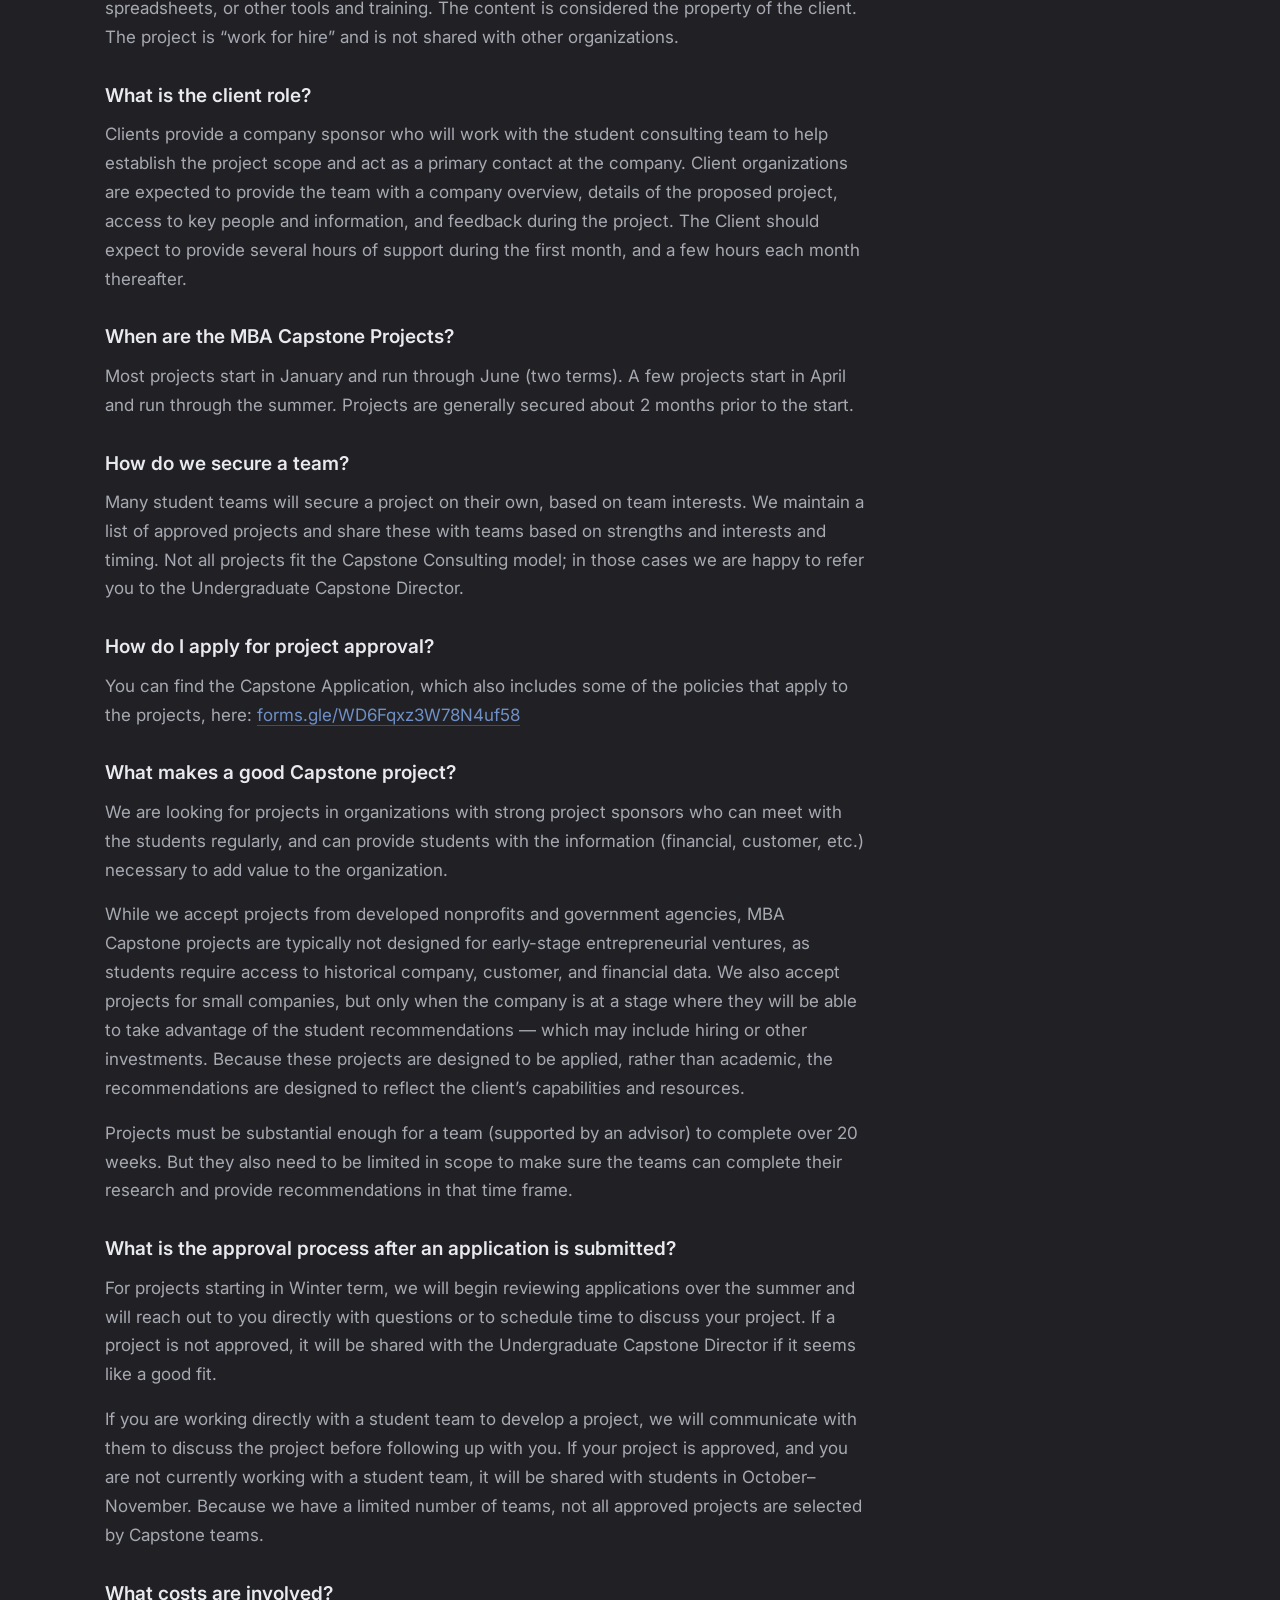
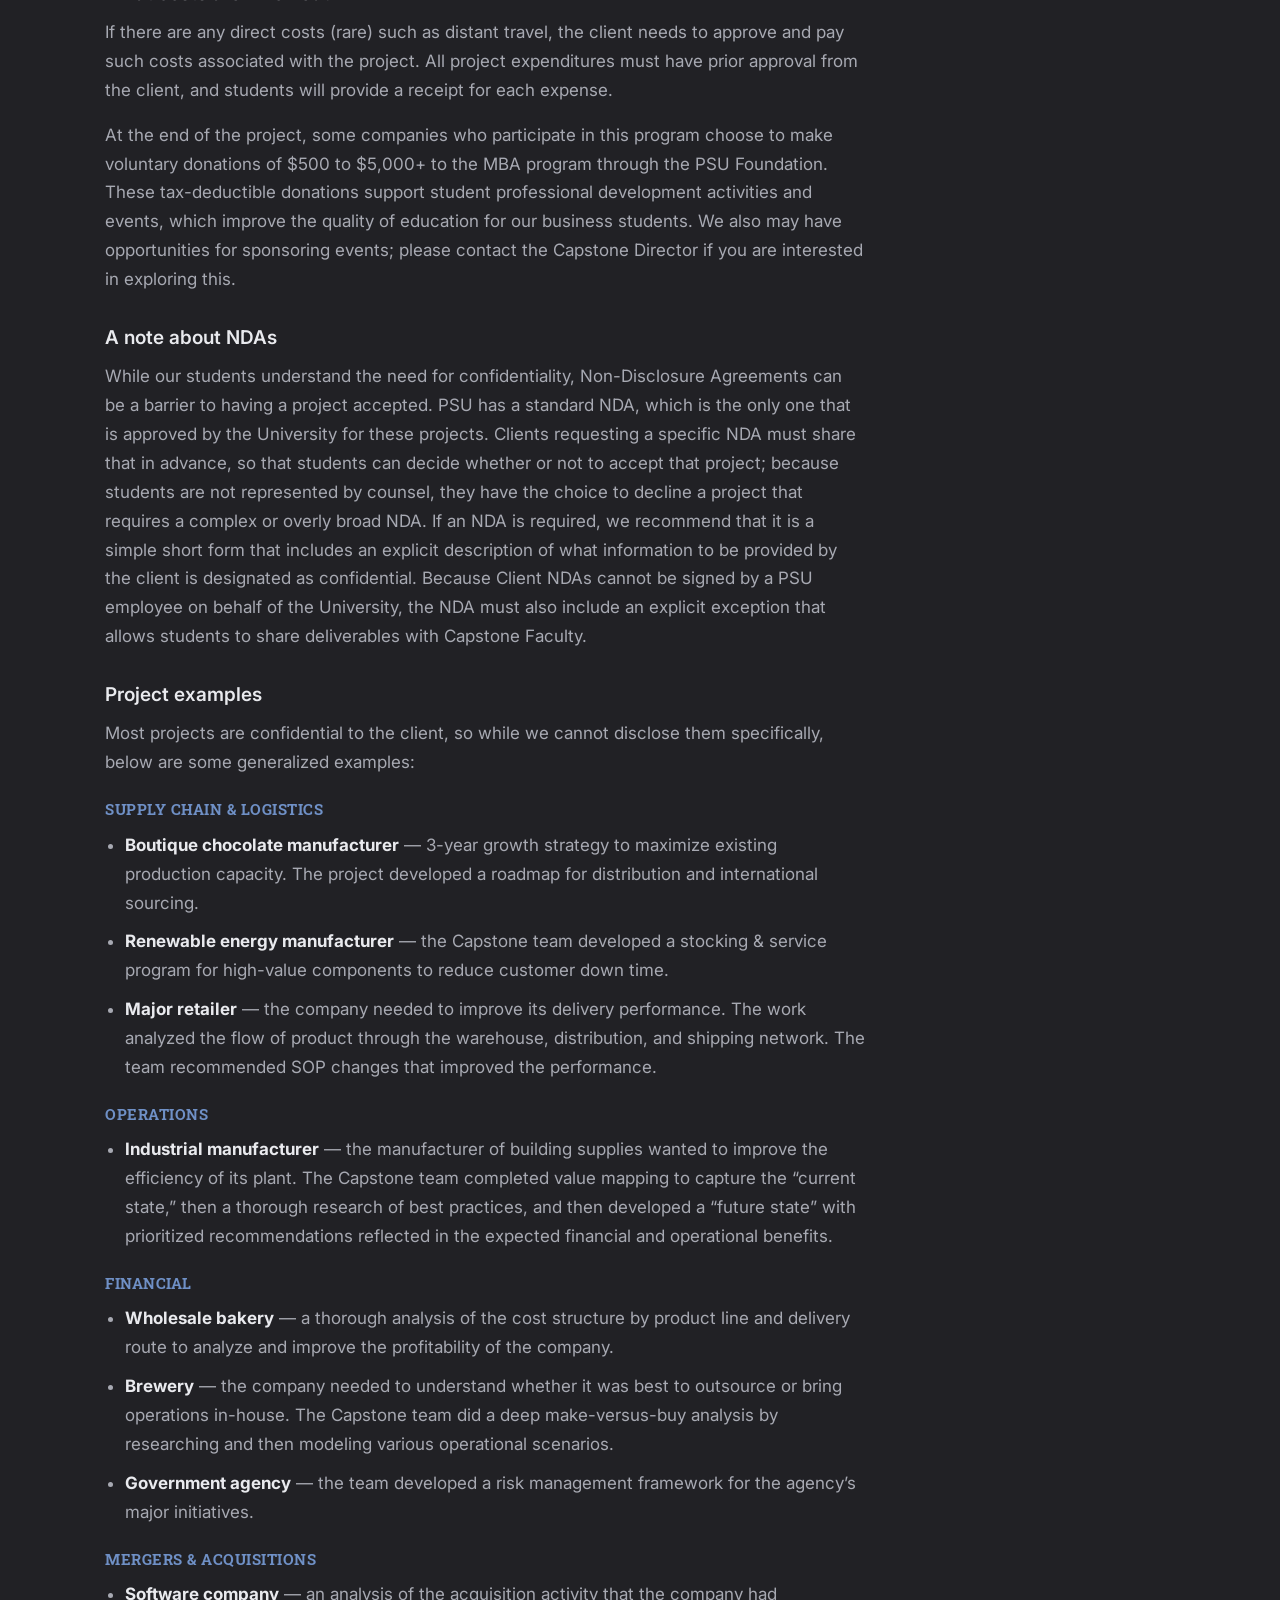
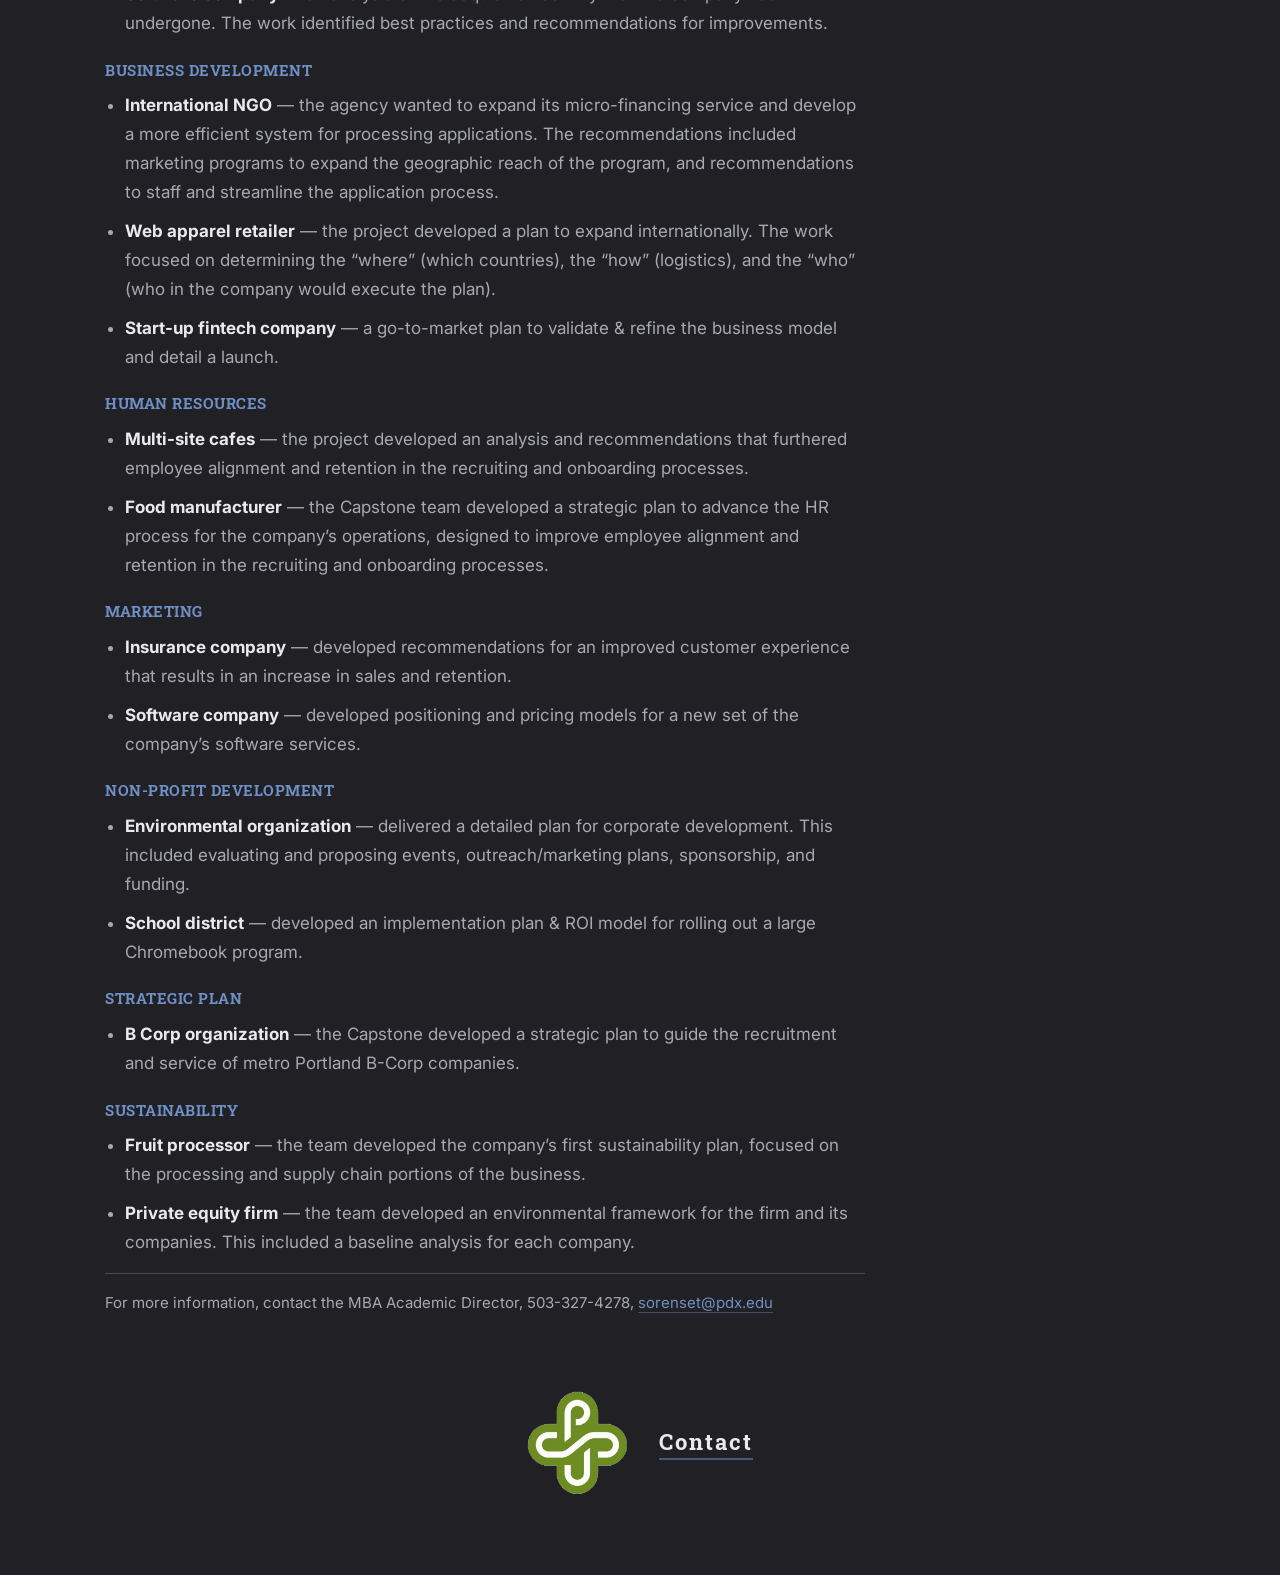
==== commit c5075517: "Trim Meet the Team placeholder to just the hover hint Co-Authored-By: Claude Opus 4.8 <noreply@anthr" ====
--- a/index.html
+++ b/index.html
@@ -50,9 +50,7 @@
          ============================================================ -->
     <section class="bio team-bio" id="team-bio">
       <h2 class="bio-title">Meet the Team</h2>
-      <p>Hover a headshot to read about each team member. Replace this with a
-      short team introduction &mdash; who you are and what you bring to a
-      Capstone client.</p>
+      <p>Hover a headshot to read about each team member.</p>
     </section>
 
     <!-- ============================================================
@@ -295,27 +293,37 @@
          ============================================================ -->
     <div id="bio-source" hidden>
       <template data-bio="lee">
-        <h2 class="bio-title">Lee &mdash; Role</h2>
-        <p>Lee's bio goes here. Replace this placeholder with a couple of
-        sentences on Lee's strengths and what they'd own on your project.</p>
+        <h2 class="bio-title">Lee Fisk</h2>
+        <p>US Army veteran (Captain, Air Defense) with 7 years in operations
+        planning and training. Former UI/UX designer, brand manager, and marketing
+        director for the video-game startup <em>The Stomping Land</em> ($4.2M in
+        sales). PMP certified.</p>
       </template>
 
       <template data-bio="brandi">
-        <h2 class="bio-title">Brandi &mdash; Role</h2>
-        <p>Brandi's bio goes here. Replace this placeholder with a couple of
-        sentences on Brandi's strengths and what they'd own on your project.</p>
+        <h2 class="bio-title">Brandi Swiderski</h2>
+        <p>Dual MBA and MS in Applied Data Science, with a bachelor&rsquo;s in
+        Supply &amp; Logistics Management and in Business Technology &amp; Analytics.
+        18 years of client-facing sales and leadership as a cosmetologist, plus
+        nonprofit work as a content specialist and scholarship reviewer for the
+        Clatsop Community College Foundation. Served on the PSU Student Activities
+        and Leadership Advisory Board.</p>
       </template>
 
       <template data-bio="cathy">
-        <h2 class="bio-title">Cathy &mdash; Role</h2>
-        <p>Cathy's bio goes here. Replace this placeholder with a couple of
-        sentences on Cathy's strengths and what they'd own on your project.</p>
+        <h2 class="bio-title">Catherine Cardoza</h2>
+        <p>Bilingual (Spanish) operations and administrative expert. An MBA
+        candidate with a Fine Arts background, Cathy worked in graduate admissions
+        at the Pacific Northwest College of Art and as a curatorial assistant at
+        Oregon College of Art and Craft.</p>
       </template>
 
       <template data-bio="jon">
-        <h2 class="bio-title">Jon &mdash; Role</h2>
-        <p>Jon's bio goes here. Replace this placeholder with a couple of
-        sentences on Jon's strengths and what they'd own on your project.</p>
+        <h2 class="bio-title">Jon Livingston</h2>
+        <p>Telecommunications architect with 14 years of experience. MBA candidate
+        with a focus on supply chain management. Bachelor&rsquo;s in Information
+        Systems Management from Portland State University. Once upon a time, a
+        humble airman in the USAF.</p>
       </template>
     </div>
 
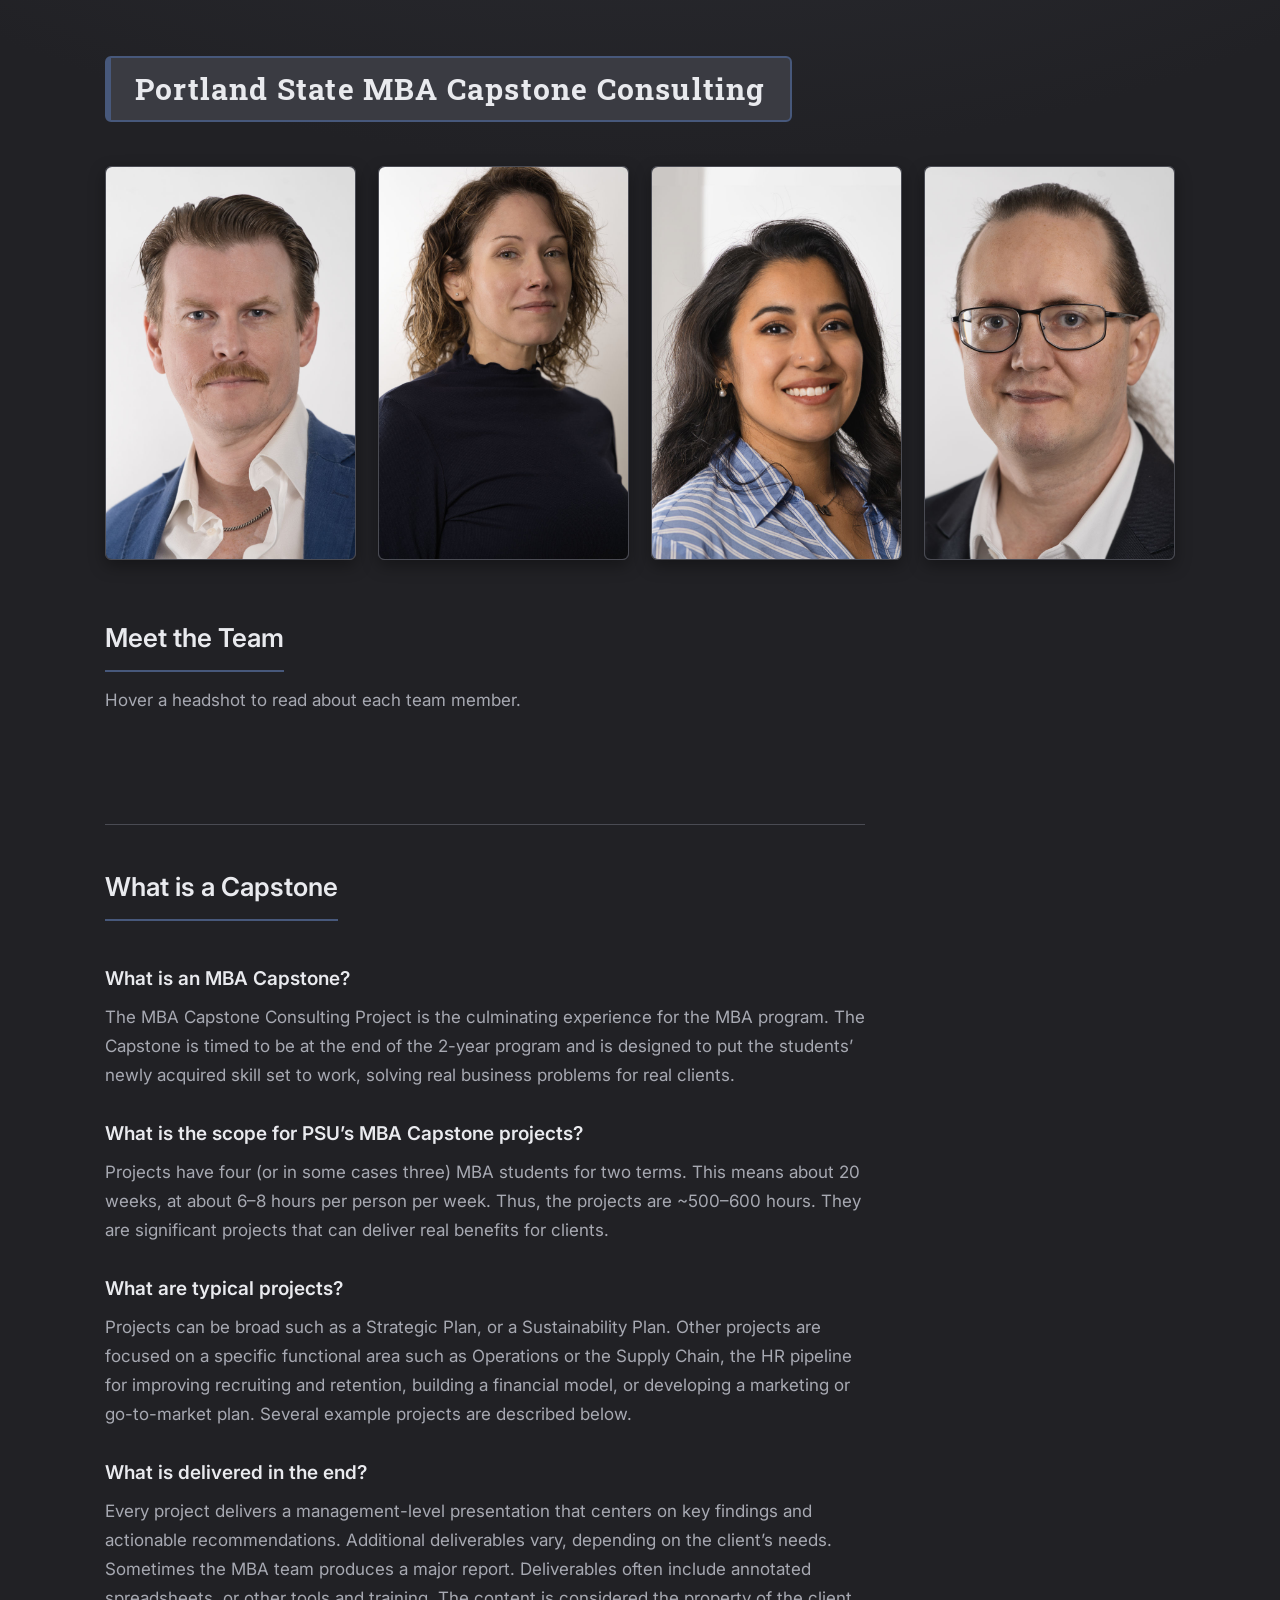
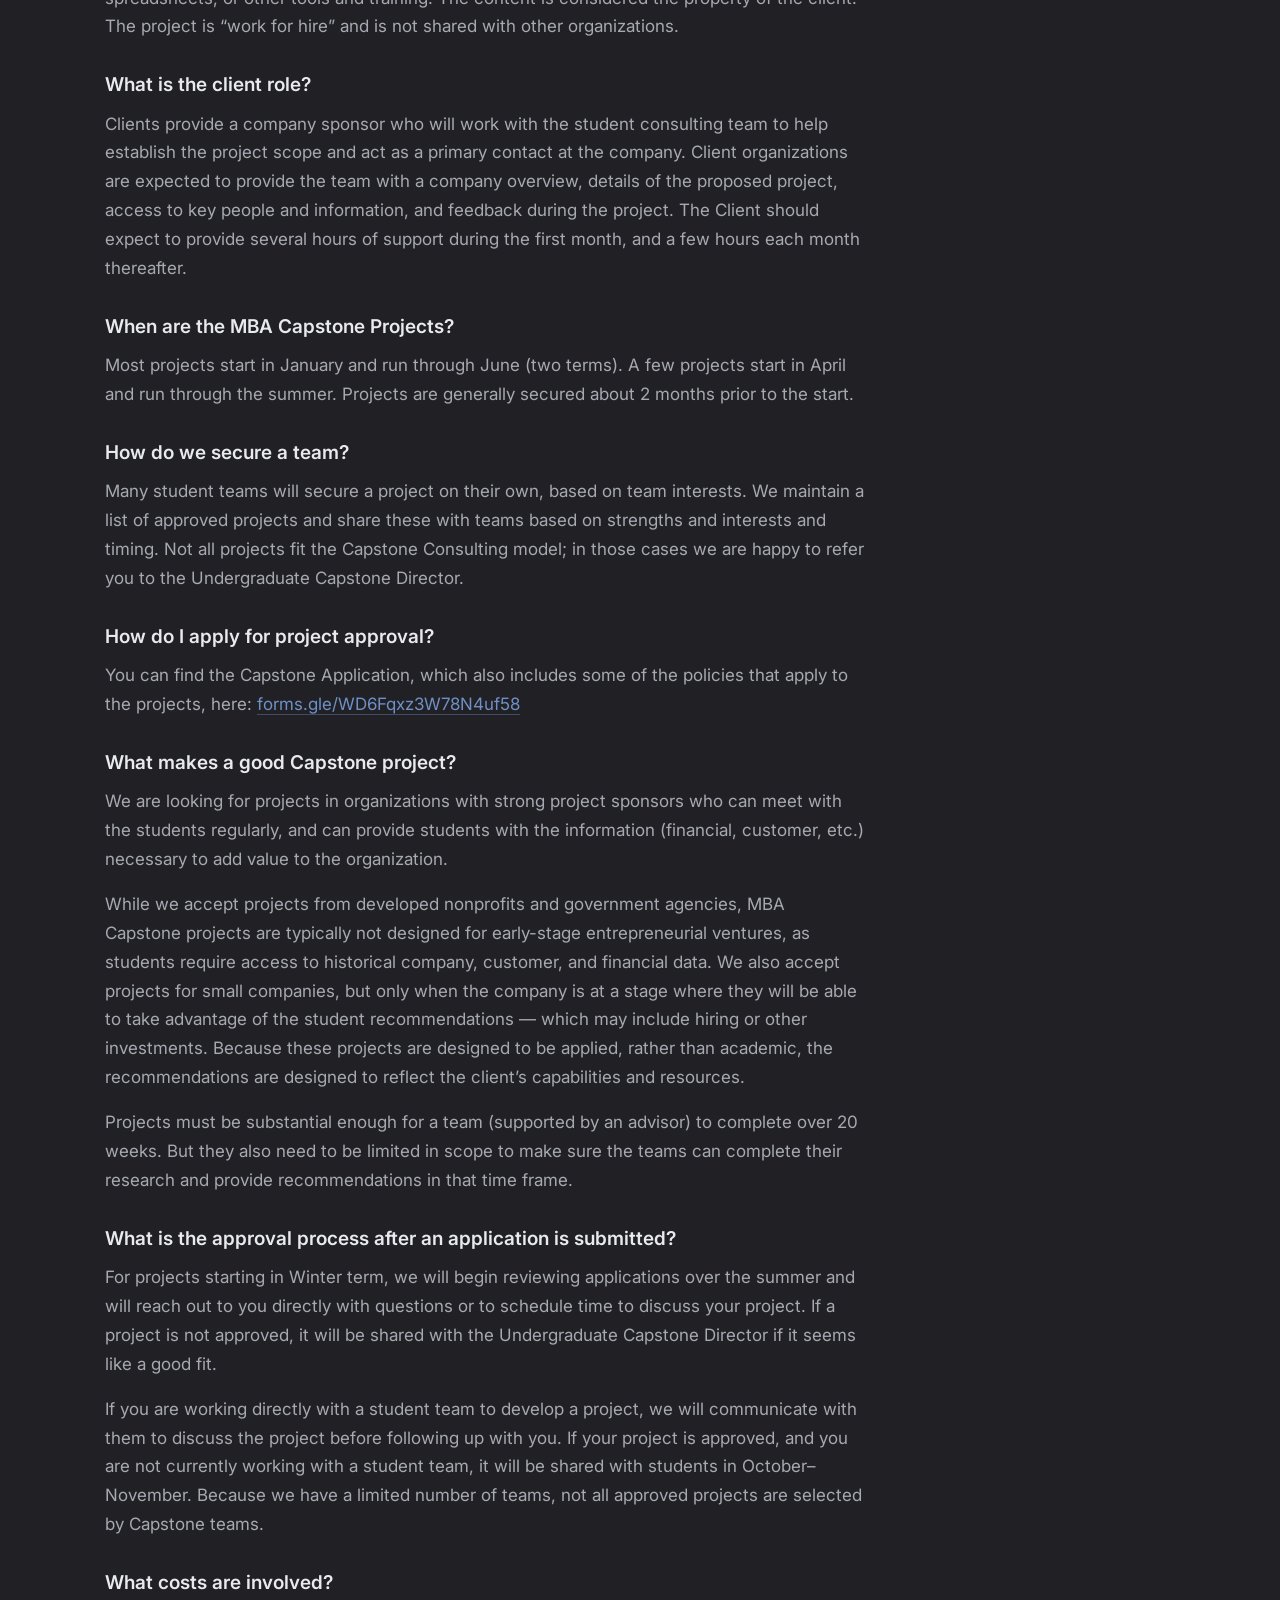
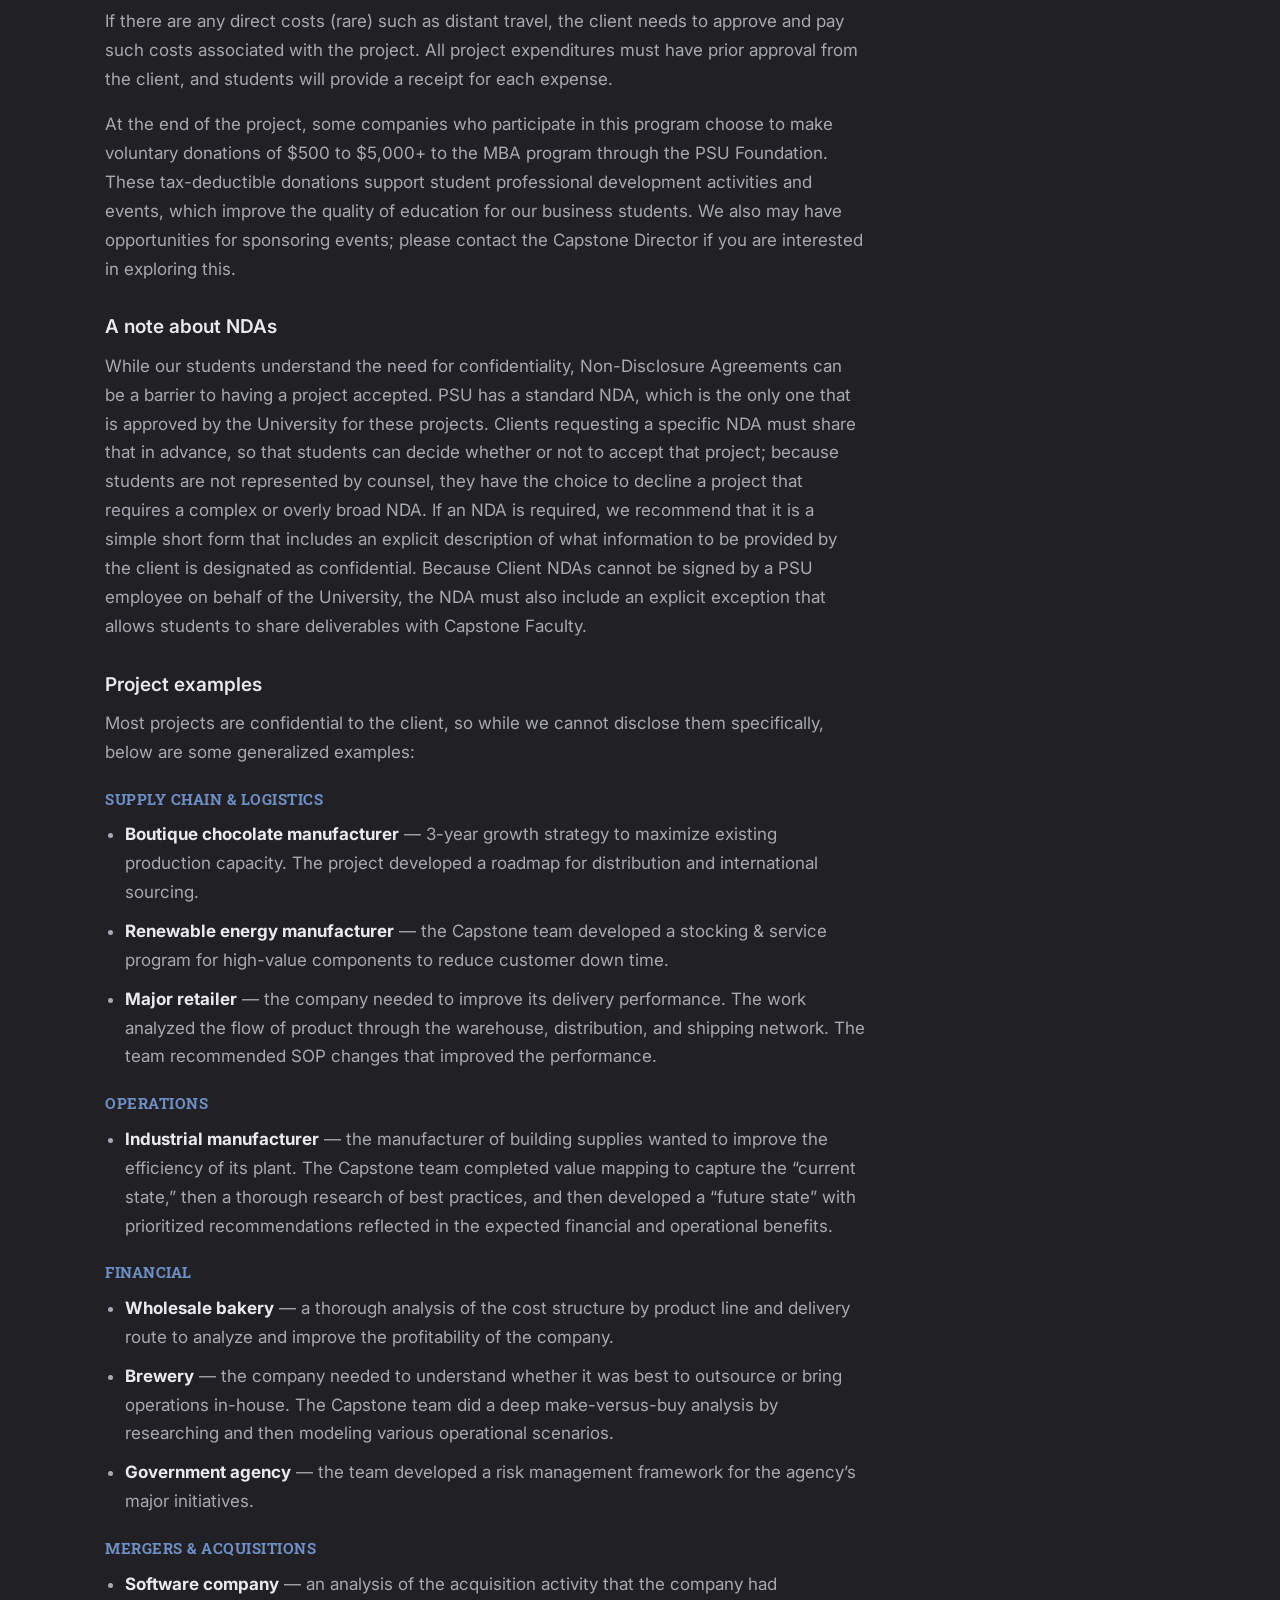
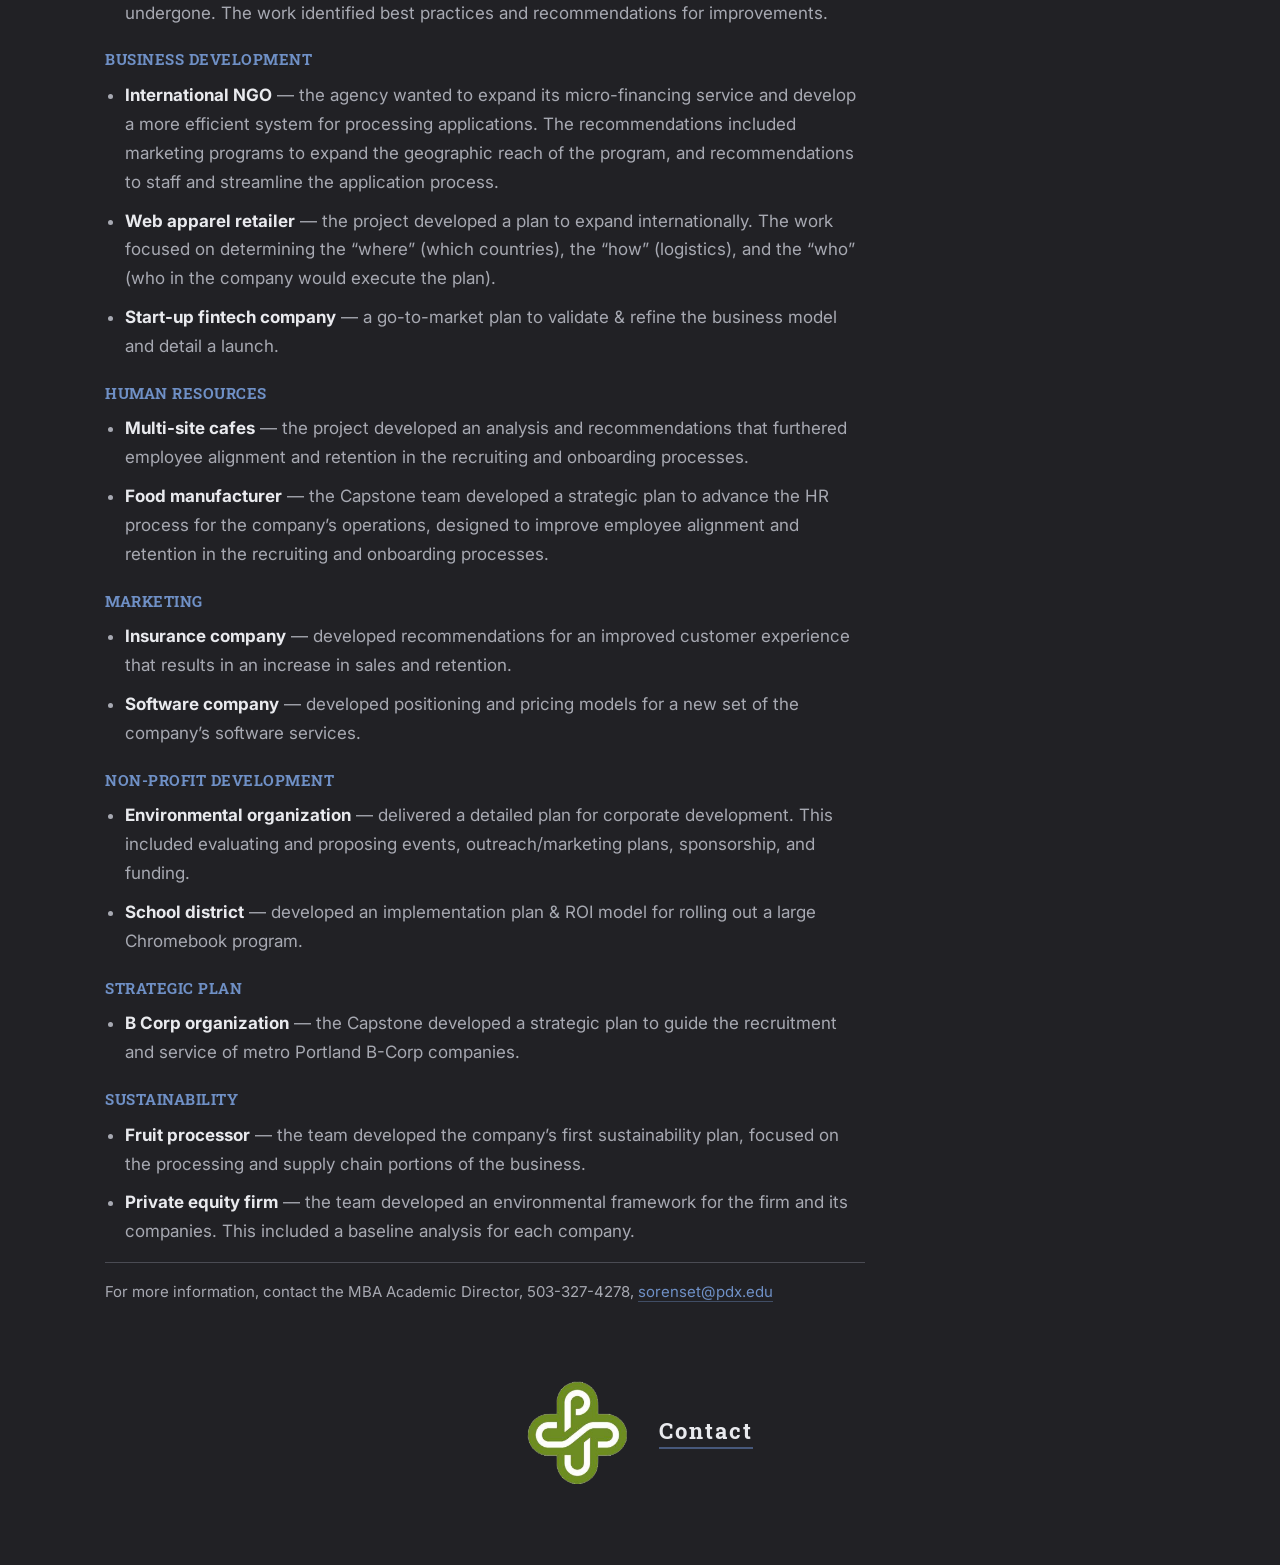
==== commit 280cdc00: "Rename top wordmark to 'Portland State MBA Capstone Consulting' Tune wordmark sizing/spacing so the " ====
--- a/index.html
+++ b/index.html
@@ -18,10 +18,10 @@
   <main class="page">
 
     <!-- ============================================================
-         CAPSTONE WORDMARK (top-left, slab serif)
-         EDIT: change the word below to whatever you like.
-         ============================================================ -->
-    <h1 class="wordmark">CAPSTONE</h1>
+         WORDMARK (top-left, slab serif)
+         EDIT: change the text below to whatever you like.
+         ============================================================ -->
+    <h1 class="wordmark">Portland State MBA Capstone Consulting</h1>
 
     <!-- ============================================================
          HEADSHOT ROW — 4 photos, evenly aligned.
--- a/styles.css
+++ b/styles.css
@@ -58,11 +58,13 @@
 /* ---------- CAPSTONE WORDMARK ---------- */
 .wordmark {
   display: inline-block;
+  max-width: 100%;
   margin: 0 0 clamp(28px, 4vw, 44px);
   font-family: var(--font-slab);
   font-weight: 700;
-  font-size: clamp(22px, 3.2vw, 36px);
-  letter-spacing: 3px;
+  font-size: clamp(19px, 2.6vw, 30px);
+  letter-spacing: 1.2px;
+  line-height: 1.25;
   color: var(--ink);
   background: var(--charcoal-panel);
   border: 2px solid var(--blue);
